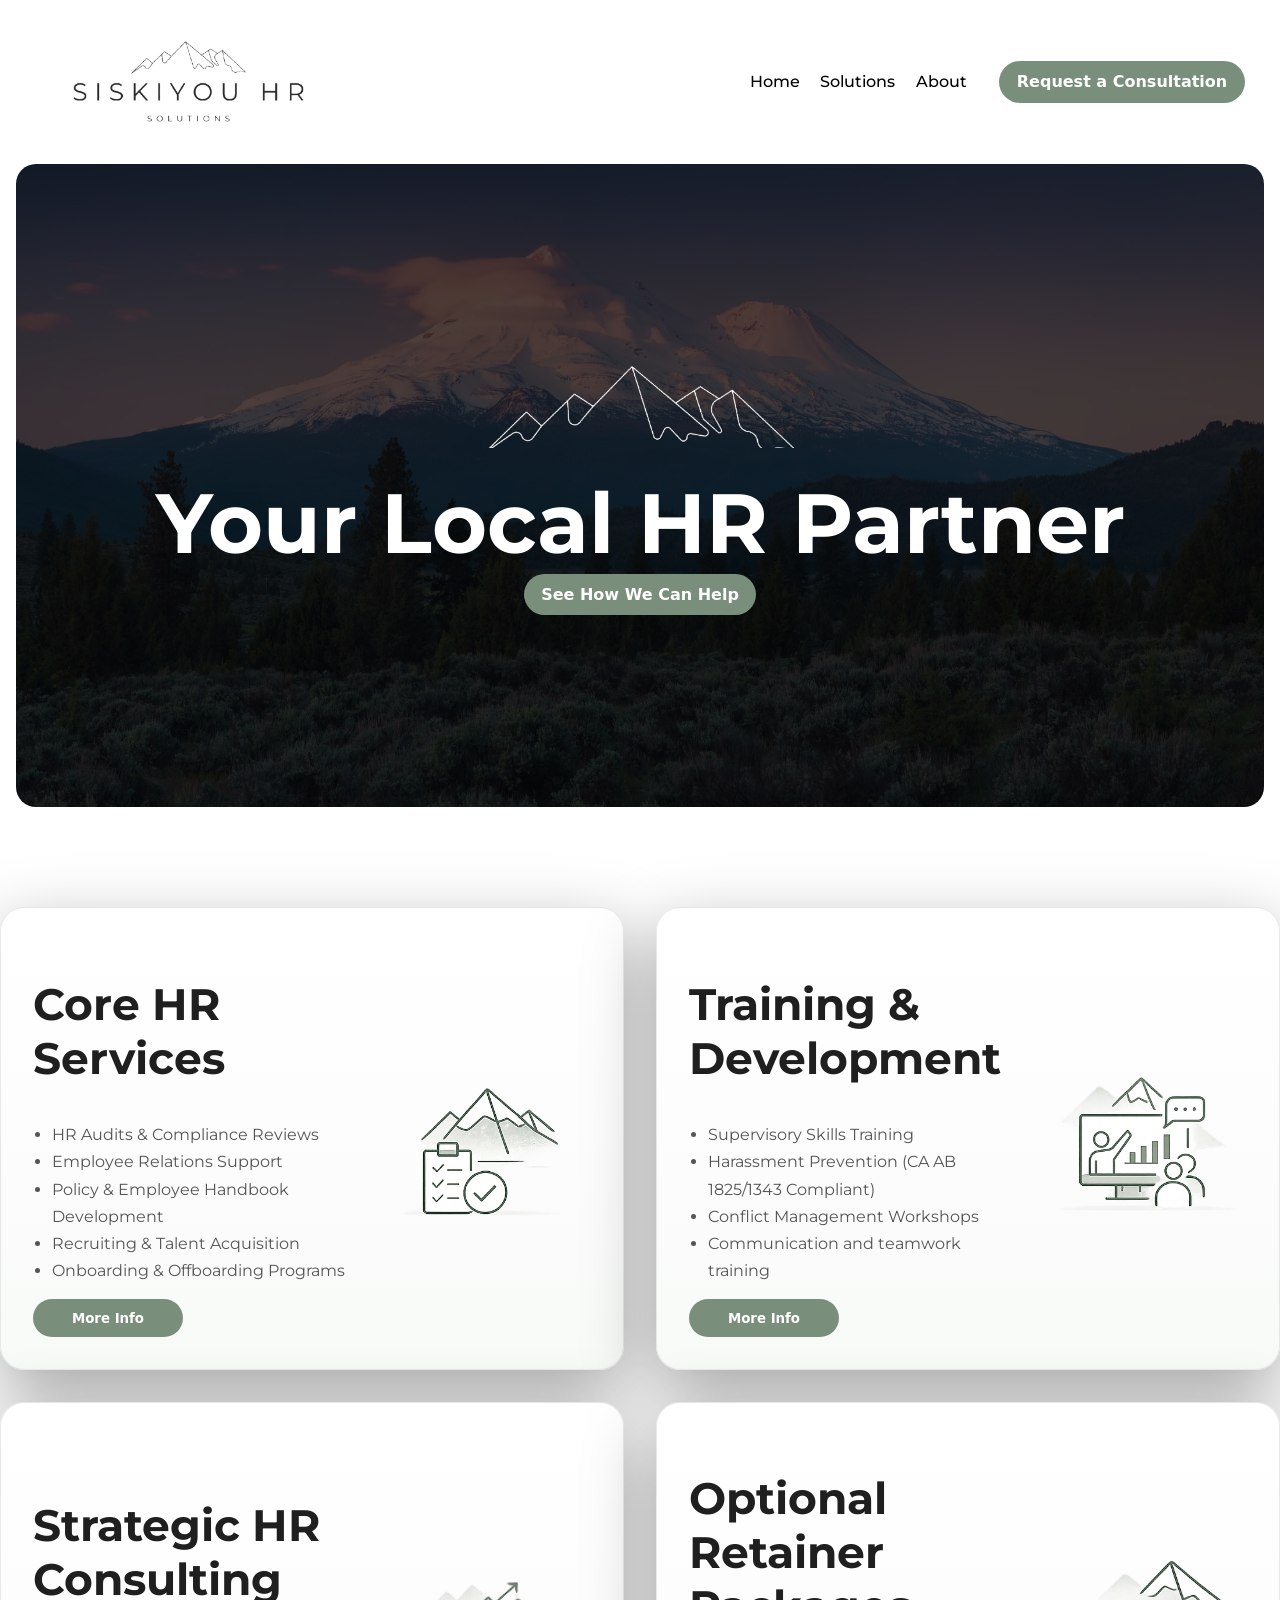
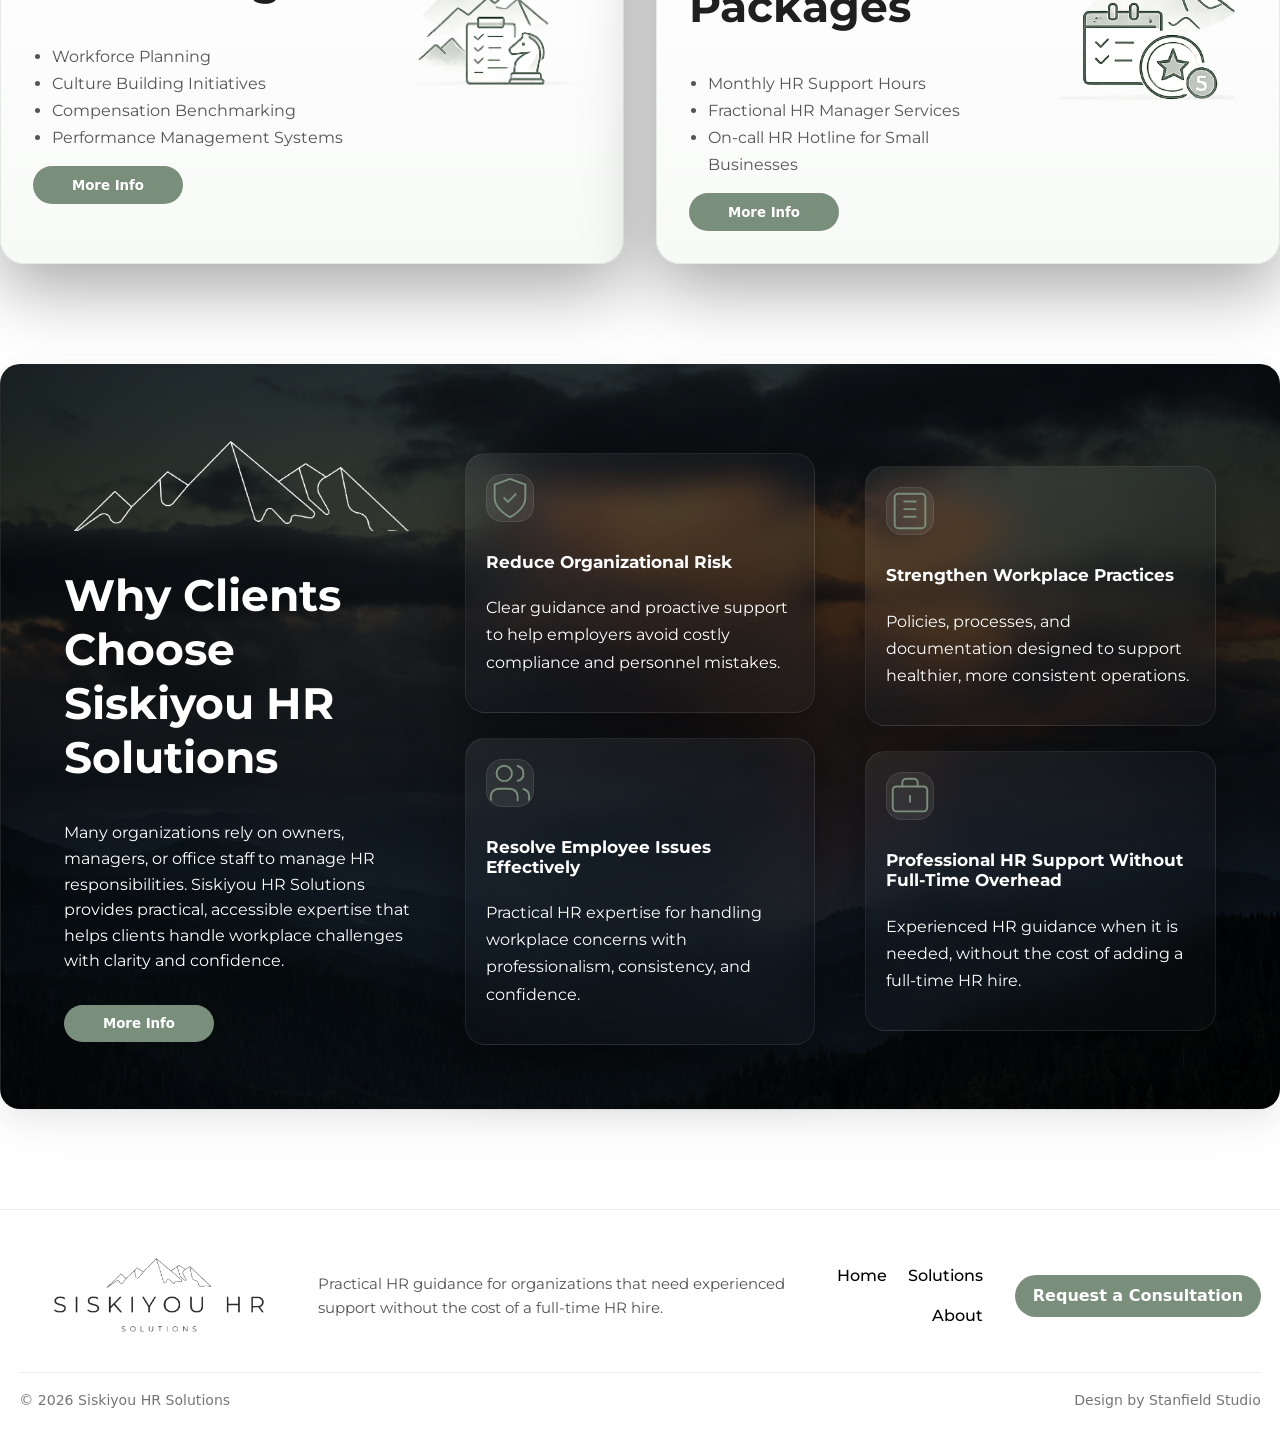
==== index.html @ 416e0a84 "Update index.html" ====
<header class="site-header">
  <meta charset="UTF-8">
  <meta name="viewport" content="width=device-width, initial-scale=1.0">
<link rel="stylesheet" href="CSS/SHR_Home.css">
<link
  rel="preconnect"
  href="https://fonts.googleapis.com"
/>
<link
  rel="preconnect"
  href="https://fonts.gstatic.com"
  crossorigin
/>
<link
  href="https://fonts.googleapis.com/css2?family=Montserrat:wght@100..900&display=swap"
  rel="stylesheet"
/>
  <nav class="nav-bar" aria-label="Main navigation">
    <!-- LEFT SIDE -->
    <div class="nav-brand">
      <!-- LOGO SPACE -->
      <a href="index.html" class="logo-wrap">
        <img src="Images/Siskiyou_HR_Solutions_White_Background__1_-removebg-preview.png" alt="Siskiyou HR Solutions Logo">
      </a>
    </div>

    <!-- CENTER LINKS -->
    <div class="nav-links">
      <a href="index.html">Home</a>
      <a href="SHR_Services.html">Solutions</a>
      <a href="SHR_About.html">About</a>
    </div>

    <!-- RIGHT BUTTON -->
    <a href="SHR_Contact.html" class="nav-button">
      Request a Consultation</a>
  </nav>
</header>

<body>
  <!--HERO IMAGE-->
  <div class="shr_hero_wrapper">
    <img src="Images/Siskiyou_white_transparant.png">
    <h1>Your Local HR Partner</h1>
    <a href="SHR_Services.html" class="nav-button">See How We Can Help</a>
  </div>


  <!--SERVICES OFFERED-->
<section class="services-grid">
  <div class="services_offered1">
  <!-- CORE SERVICES -->
  <div class="core_services service-card">
    <div class="card-content">
      <h2>Core HR Services</h2>
      <ul>
        <li>HR Audits & Compliance Reviews</li>
        <li>Employee Relations Support</li>
        <li>Policy & Employee Handbook Development</li>
        <li>Recruiting & Talent Acquisition</li>
        <li>Onboarding & Offboarding Programs</li>
      </ul>
      <a href="SHR_Services.html"><button class="button1">More Info</button></a>
    </div>
    <div class="card-image">
      <img src="Images/ServiceIcon1.png" alt="Core HR Services Icon">
    </div>
  </div>

  <!-- TRAINING -->
  <div class="training service-card">
    <div class="card-content">
      <h2>Training & Development</h2>
      <ul>
        <li>Supervisory Skills Training</li>
        <li>Harassment Prevention (CA AB 1825/1343 Compliant)</li>
        <li>Conflict Management Workshops</li>
        <li>Communication and teamwork training</li>
      </ul>
      <a href="SHR_Services.html"><button class="button1">More Info</button></a>
    </div>
    <div class="card-image">
      <img src="Images/ServiceIcon2.png" alt="Training Icon">
    </div>
  </div>
</div>


<div class="services_offered2">
  <!-- CONSULTING -->
  <div class="consulting service-card">
    <div class="card-content">
      <h2>Strategic HR Consulting</h2>
      <ul>
        <li>Workforce Planning</li>
        <li>Culture Building Initiatives</li>
        <li>Compensation Benchmarking</li>
        <li>Performance Management Systems</li>
      </ul>
      <a href="SHR_Services.html"><button class="button1">More Info</button></a>
    </div>
    <div class="card-image">
      <img src="Images/ServiceIcon3.png" alt="Consulting Icon">
    </div>
  </div>
  <!-- RETAINER -->
  <div class="optional_retainer service-card">
    <div class="card-content">
      <h2>Optional Retainer Packages</h2>
      <ul>
        <li>Monthly HR Support Hours</li>
        <li>Fractional HR Manager Services</li>
        <li>On-call HR Hotline for Small Businesses</li>
      </ul>
      <a href="SHR_Services.html"><button class="button1">More Info</button></a>
    </div>
    <div class="card-image">
      <img src="Images/ServiceIcon4.png" alt="Retainer Icon">
    </div>
  </div>
</div>


<!--WHY CLIENTS CHOOSE US-->
<div class="why_choose_us_wrapper">
  <div class="why_choose_us">
    <img src="Images/Siskiyou_white_transparant.png">
    <h2>Why Clients Choose Siskiyou HR Solutions</h2>
    <p>Many organizations rely on owners, managers, or office staff to manage HR responsibilities. Siskiyou HR Solutions provides practical, accessible expertise that helps clients handle workplace challenges with clarity and confidence.</p>
    <button class="button1">More Info</button>
  </div>
  <div class="why_choose_us_info1">
    <div class="whycard1">
          <svg class="icon" viewBox="0 0 24 24" fill="none" stroke="currentColor" stroke-linecap="round" stroke-linejoin="round">
          <path d="M12 22s8-4 8-10V5l-8-3-8 3v7c0 6 8 10 8 10Z" />
          <path d="m9 12 2 2 4-4" />
          </svg>
      <h4>Reduce Organizational Risk</h4>
      <p>Clear guidance and proactive support to help employers avoid costly compliance and personnel mistakes.</p>
    </div>
    <div class="whycard1">
       <svg class="icon" viewBox="0 0 24 24" fill="none" stroke="currentColor" stroke-linecap="round" stroke-linejoin="round">
            <path d="M16 21v-2a4 4 0 0 0-4-4H6a4 4 0 0 0-4 4v2" />
            <circle cx="9" cy="7" r="4" />
            <path d="M22 21v-2a4 4 0 0 0-3-3.87" />
            <path d="M16 3.13a4 4 0 0 1 0 7.75" />
      </svg>
      <h4>Resolve Employee Issues Effectively</h4>
      <p>Practical HR expertise for handling workplace concerns with professionalism, consistency, and confidence.</p>
    </div>
  </div>
  <div class="why_choose_us_info2">
    <div class="whycard1">
      <svg class="icon" viewBox="0 0 24 24" fill="none" stroke="currentColor" stroke-linecap="round" stroke-linejoin="round">
                <path d="M9 11h6" />
                <path d="M9 15h6" />
                <path d="M9 7h6" />
                <rect x="4" y="3" width="16" height="18" rx="2" />
              </svg>
      <h4>Strengthen Workplace Practices</h4>
      <p>Policies, processes, and documentation designed to support healthier, more consistent operations.</p>
    </div>
    <div class="whycard1">
      <svg class="icon" viewBox="0 0 24 24" fill="none" stroke="currentColor" stroke-linecap="round" stroke-linejoin="round">
                <rect x="3" y="7" width="18" height="13" rx="2" />
                <path d="M8 7V5a2 2 0 0 1 2-2h4a2 2 0 0 1 2 2v2" />
                <path d="M12 12v3" />
              </svg>
      <h4>Professional HR Support Without Full-Time Overhead</h4>
      <p>Experienced HR guidance when it is needed, without the cost of adding a full-time HR hire.</p>
    </div>
  </div>
</div>
  
<!--FOOTER-->
<footer class="site-footer">
    <div class="footer-container">
      <div class="footer-top">
        <div class="footer-brand">
          <a href="/" class="footer-logo-wrap" aria-label="Siskiyou HR Solutions Home">
            <img src="Images/Siskiyou_HR_Solutions_White_Background__1_-removebg-preview.png" alt="Siskiyou HR Solutions Logo">
          </a>

          <p>
            Practical HR guidance for organizations that need experienced support without the cost of a full-time HR hire.
          </p>
        </div>

        <div class="footer-links">
          <a href="SHR_Home.html">Home</a>
          <a href="SHR_Services.html">Solutions</a>
          <a href="/SHR_About.html">About</a>
        </div>

        <a href="SHR_Contact.html" class="footer-button">Request a Consultation</a>
      </div>

      <div class="footer-bottom">
        <span>© 2026 Siskiyou HR Solutions</span>
        <span>Design by Stanfield Studio</span>
      </div>
    </div>
  </footer>
</body>
---- CSS/SHR_Home.css ----
/* =========================================================
   GLOBAL VARIABLES
========================================================= */

:root {
  --accent: #7A8F7B;
  --black: #000000;
  --white: #ffffff;
  --text: #1f1f1f;
  --muted-text: #555555;
  --soft-bg: #f8faf8;
  --border-soft: rgba(122, 143, 123, 0.18);

  --radius-md: 20px;
  --radius-lg: 28px;

  --shadow-soft:
    0 1px 2px rgba(0,0,0,0.04),
    0 10px 28px rgba(0,0,0,0.06),
    0 20px 60px rgba(0,0,0,0.04);

  --shadow-strong:
    0 24px 70px rgba(0,0,0,0.35);
}


/* =========================================================
   BASE / RESET
========================================================= */

* {
  box-sizing: border-box;
}

body {
  margin: 0;
  background: var(--white);
  color: var(--text);
  font-family: "Montserrat", Arial, sans-serif;
}

img {
  display: block;
  max-width: 100%;
  height: auto;
}

a {
  color: inherit;
}


/* =========================================================
   TYPOGRAPHY
========================================================= */

h1,
h2,
h4,
p,
li,
a {
  font-family: "Montserrat", Arial, sans-serif;
}

h1 {
  font-size: clamp(3.25rem, 8vw, 5.25rem);
  color: var(--white);
}

h2 {
  font-size: clamp(2rem, 4vw, 2.75rem);
}

h4 {
  font-size: 1.05rem;
}

p,
li {
  line-height: 1.7;
}


/* =========================================================
   BUTTONS
========================================================= */

.nav-button,
.button1,
.footer-button {
  display: inline-block;
  padding: 0.7rem 1.1rem;

  background: var(--accent);
  color: var(--white);

  border: none;
  border-radius: 999px;

  font-family:
    system-ui,
    -apple-system,
    BlinkMacSystemFont,
    "Segoe UI",
    sans-serif;

  font-weight: 700;
  text-decoration: none;
  white-space: nowrap;
  cursor: pointer;

  transition:
    background 0.2s ease,
    transform 0.2s ease;
}

.button1 {
  width: 150px;
  margin-top: 15px;
  text-align: center;
}

.nav-button:hover,
.nav-button:focus,
.button1:hover,
.button1:focus,
.footer-button:hover,
.footer-button:focus {
  background: var(--black);
  transform: translateY(-1px);
}


/* =========================================================
   HEADER / NAVIGATION
========================================================= */

.site-header {
  padding: 1rem;
  background: var(--white);
}

.nav-bar {
  margin: 0 auto;
  padding: 0.85rem 1.2rem;

  display: flex;
  align-items: center;
  justify-content: space-between;
  gap: 2rem;

  background: var(--white);
}

.nav-brand {
  display: flex;
  align-items: center;
  gap: 0.9rem;
  min-width: max-content;
}

.logo-wrap {
  width: clamp(220px, 24vw, 400px);

  display: flex;
  align-items: center;
  justify-content: center;

  border-radius: 14px;
  overflow: hidden;
  flex-shrink: 0;
}

.logo-wrap img {
  width: 100%;
  height: auto;
  object-fit: contain;
}

.nav-links {
  display: flex;
  flex: 1;
  justify-content: flex-end;
  align-items: center;
  gap: 1.3rem;
  flex-wrap: wrap;
}

.nav-links a {
  color: var(--black);
  text-decoration: none;
  font-weight: 500;
  transition: color 0.2s ease;
}

.nav-links a:hover,
.nav-links a:focus {
  color: var(--accent);
  text-decoration: underline;
  text-underline-offset: 4px;
}


/* =========================================================
   HERO IMAGE
========================================================= */

.shr_hero_wrapper {
  width: calc(100% - 2rem);
  min-height: 620px;
  margin: 0 auto;
  padding: clamp(8rem, 15vw, 18rem) 2rem;

  display: flex;
  flex-direction: column;
  align-items: center;
  justify-content: center;

  text-align: center;
  border-radius: var(--radius-md);

  background-image:
    linear-gradient(rgba(0, 0, 0, 0.7), rgba(0, 0, 0, 0.7)),
    url("../Images/MtShasta.jpg");

  background-size: cover;
  background-position: center;
}

.shr_hero_wrapper h1 {
  margin: 0;
}

.shr_hero_wrapper img {
  width: min(320px, 80%);
  margin-bottom: 1.5rem;
}


/* =========================================================
   MOUNTAIN ICON
========================================================= */

.mountain_icon {
  display: flex;
  justify-content: center;
  align-items: center;
  margin-top: 50px;
}

.mountain_icon img {
  width: 120px;
}


/* =========================================================
   SERVICES SECTION
========================================================= */

.services_grid {
  background-color: var(--black);
  padding: 90px 24px;
}

.services_offered1,
.services_offered2 {
  display: grid;
  grid-template-columns: repeat(2, 1fr);
  gap: 2rem;
}

.services_offered1 {
  margin-top: 100px;
  margin-bottom: 2rem;
}

.services_offered2 {
  margin-bottom: 2rem;
}


/* =========================================================
   SERVICE CARDS
========================================================= */

.service-card {
  display: flex;
  justify-content: space-between;
  align-items: center;
  gap: 2rem;

  min-height: 320px;
  padding: 2rem;

  background:
    linear-gradient(
      180deg,
      var(--white) 0%,
      var(--soft-bg) 100%
    );

  border-radius: 24px;
  border: 1px solid var(--border-soft);

  cursor: pointer;
  box-shadow: var(--shadow-strong);

  transition:
    transform 0.25s ease,
    border-color 0.25s ease,
    background 0.25s ease,
    box-shadow 0.25s ease;
}

.service-card:hover {
  transform: translateY(-6px);
  border-color: rgba(122,143,123,0.75);

  background:
    linear-gradient(
      145deg,
      rgba(122,143,123,0.22),
      rgba(255,255,255,0.95)
    );
}

.card-content {
  flex: 1;

  display: flex;
  flex-direction: column;
  justify-content: center;
}

.card-content ul {
  margin: 0;
  padding-left: 1.2rem;

  color: var(--muted-text);
  line-height: 1.5;
}

.card-image {
  width: clamp(120px, 16vw, 200px);
  flex-shrink: 0;

  display: flex;
  align-items: center;
  justify-content: center;
}

.card-image img {
  width: 100%;
  max-width: 175px;
  height: auto;
  object-fit: contain;
}


/* =========================================================
   WHY CHOOSE US
========================================================= */

.why_choose_us_wrapper {
  display: flex;
  align-items: center;
  justify-content: center;
  gap: clamp(2rem, 5vw, 50px);

  margin-top: 100px;
  padding: clamp(2rem, 5vw, 4rem);

  color: var(--white);
  border-radius: var(--radius-md);

  background-image:
    linear-gradient(rgba(0, 0, 0, 0.7), rgba(0, 0, 0, 0.7)),
    url("/Images/Siskiyou_dusk.jpg");

  background-size: cover;
  background-position: center;

  box-shadow: var(--shadow-soft);
}

.why_choose_us,
.why_choose_us_info1,
.why_choose_us_info2 {
  flex: 1;
}

.why_choose_us p {
  line-height: 1.6;
}

.whycard1 {
  margin-top: 25px;
  padding: 20px;

  border-radius: 20px;

  background:
    linear-gradient(
      160deg,
      rgba(255,255,255,0.07) 0%,
      rgba(120,140,170,0.06) 30%,
      rgba(20,24,30,0.35) 72%,
      rgba(255,255,255,0.015) 100%
    );

  backdrop-filter: blur(14px);
  border: 1px solid rgba(255,255,255,0.08);
  box-shadow: 0 20px 60px rgba(0,0,0,0.45);
}


/* =========================================================
   ICONS
========================================================= */

.icon {
  width: 48px;
  height: 48px;

  display: grid;
  place-items: center;

  margin-bottom: 30px;

  border-radius: 16px;
  background: rgba(255, 255, 255, 0.075);
  border: 1px solid rgba(255, 255, 255, 0.09);

  color: var(--accent);
}


/* =========================================================
   FOOTER
========================================================= */

.site-footer {
  margin-top: 100px;
  padding: 2.4rem 1.2rem 1.4rem;

  background: var(--white);
  color: var(--black);
  border-top: 1px solid rgba(0,0,0,0.08);

  font-family:
    system-ui,
    -apple-system,
    BlinkMacSystemFont,
    "Segoe UI",
    sans-serif;
}

.footer-container {
  margin: 0 auto;
}

.footer-top {
  display: flex;
  align-items: center;
  justify-content: space-between;
  gap: 2rem;

  padding-bottom: 1.8rem;
  border-bottom: 1px solid rgba(0,0,0,0.08);
}

.footer-brand {
  display: flex;
  align-items: center;
  gap: 1.2rem;
}

.footer-logo-wrap {
  width: 280px;

  display: flex;
  align-items: center;
  justify-content: center;

  border-radius: 14px;
  overflow: hidden;
  flex-shrink: 0;
}

.footer-logo-wrap img {
  width: 100%;
  height: auto;
  object-fit: contain;
}

.footer-brand p {
  margin: 0;

  color: rgba(0,0,0,0.68);
  font-size: 0.95rem;
  line-height: 1.6;
}

.footer-links {
  display: flex;
  align-items: center;
  justify-content: flex-end;
  gap: 1.3rem;
  flex-wrap: wrap;
}

.footer-links a {
  color: var(--black);
  text-decoration: none;
  font-weight: 500;
  transition: color 0.2s ease;
}

.footer-links a:hover,
.footer-links a:focus {
  color: var(--accent);
  text-decoration: underline;
  text-underline-offset: 4px;
}

.footer-bottom {
  display: flex;
  justify-content: space-between;
  gap: 1rem;

  padding-top: 1.2rem;

  color: rgba(0,0,0,0.54);
  font-size: 0.88rem;
}


/* =========================================================
   RESPONSIVE: TABLETS AND BELOW
   Stack large content sections
========================================================= */

@media (max-width: 1000px) {
  .services_offered1,
  .services_offered2,
  .why_choose_us_wrapper,
  .footer-top,
  .footer-brand,
  .footer-bottom {
    display: flex;
    flex-direction: column;
  }

  .services_offered1,
  .services_offered2 {
    gap: 2rem;
  }

  .why_choose_us_wrapper {
    align-items: stretch;
  }

  .why_choose_us,
  .why_choose_us_info1,
  .why_choose_us_info2 {
    width: 100%;
  }

  .footer-top,
  .footer-brand,
  .footer-bottom {
    align-items: flex-start;
  }
}


/* =========================================================
   RESPONSIVE: MOBILE NAV
========================================================= */

@media (max-width: 850px) {
  .nav-bar {
    flex-direction: column;
    align-items: center;
    gap: 1.25rem;
  }

  .nav-brand,
  .nav-links {
    width: 100%;
    justify-content: center;
  }

  .nav-links {
    flex-direction: column;
    gap: 0.9rem;
  }

  .nav-button {
    width: 100%;
    text-align: center;
  }

  .logo-wrap {
    width: min(320px, 90%);
  }
}


/* =========================================================
   RESPONSIVE: MOBILE
========================================================= */

@media (max-width: 700px) {
  .shr_hero_wrapper {
    width: calc(100% - 1rem);
    min-height: 480px;
    padding: 5rem 1.25rem;
    border-radius: 16px;
  }

  .shr_hero_wrapper h1 {
    font-size: 2.75rem;
  }

  .services_grid {
    padding: 4rem 1.25rem;
  }

  .services_offered1 {
    margin-top: 2rem;
  }

  .service-card {
    flex-direction: column;
    text-align: center;
    min-height: auto;
    padding: 1.5rem;
  }

  .card-content ul {
    text-align: left;
  }

  .card-image {
    width: 140px;
  }

  .button1,
  .nav-button,
  .footer-button {
    width: 100%;
    text-align: center;
  }
}
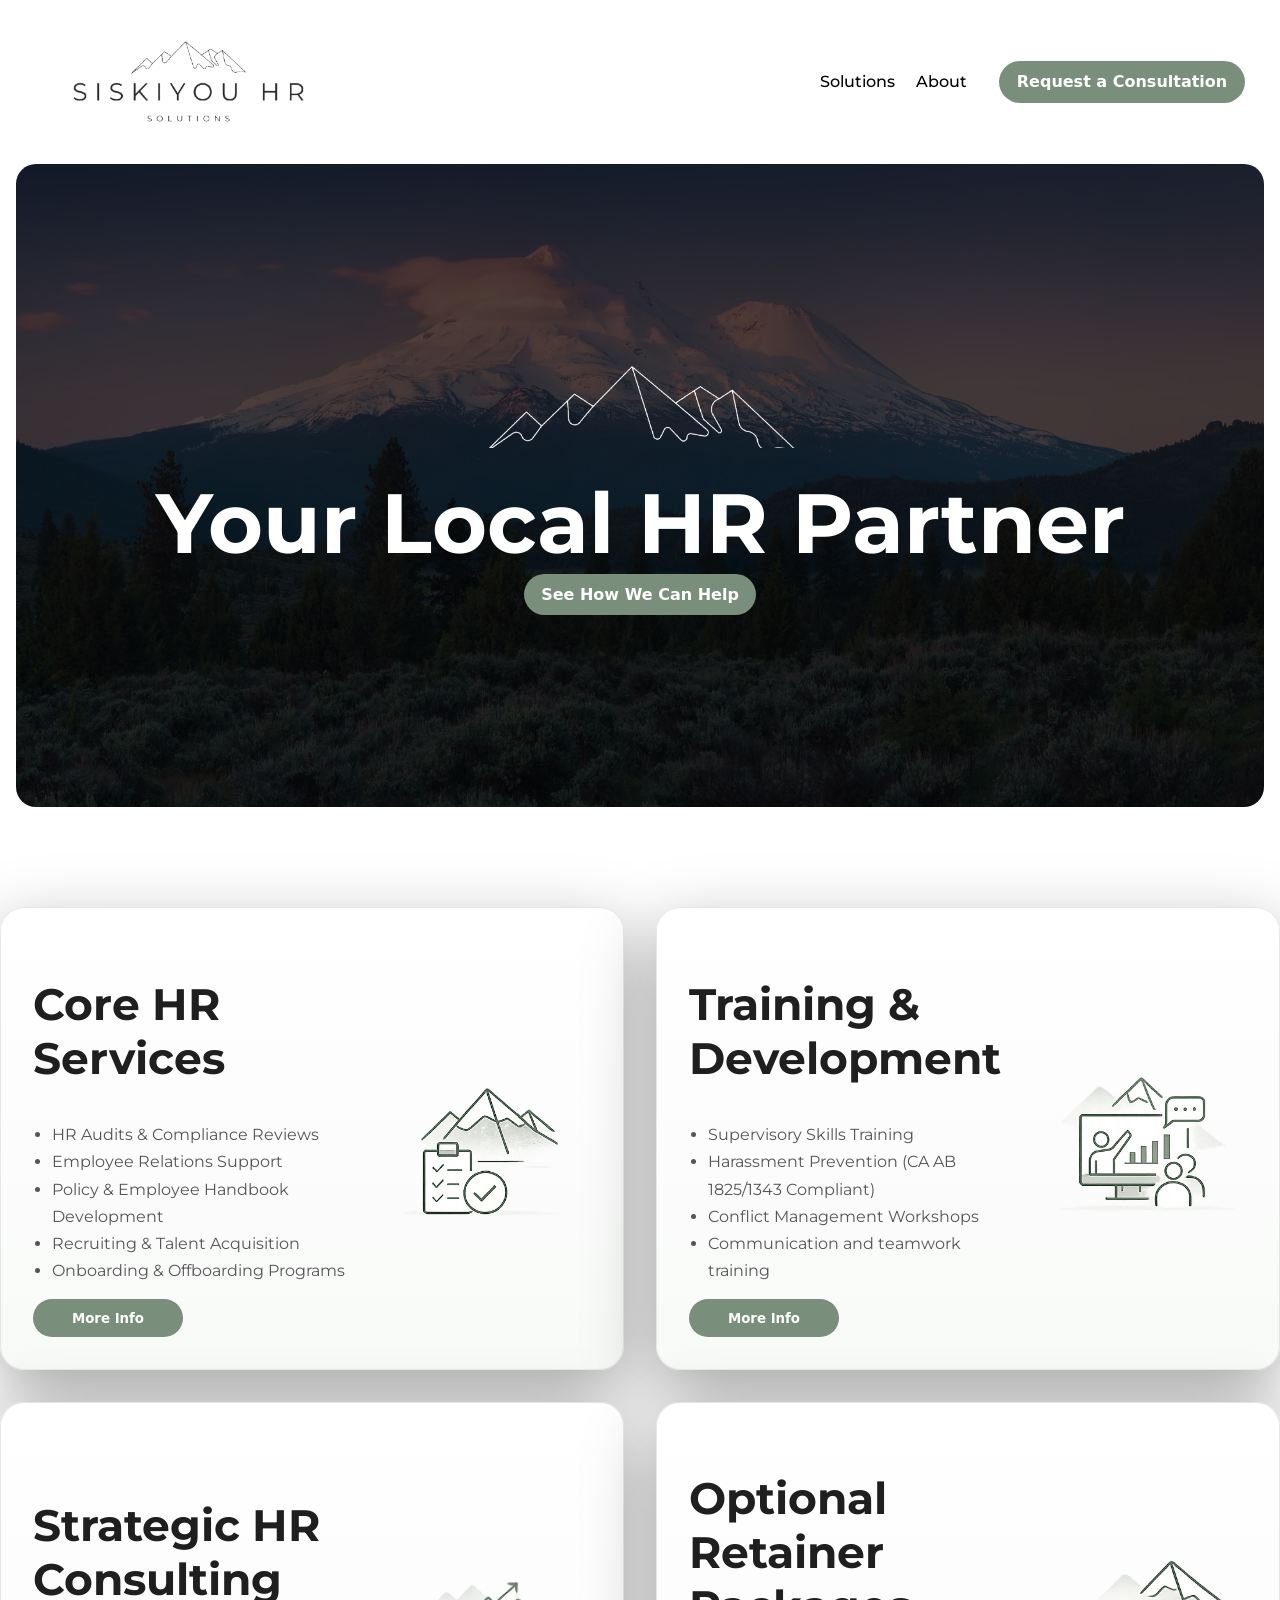
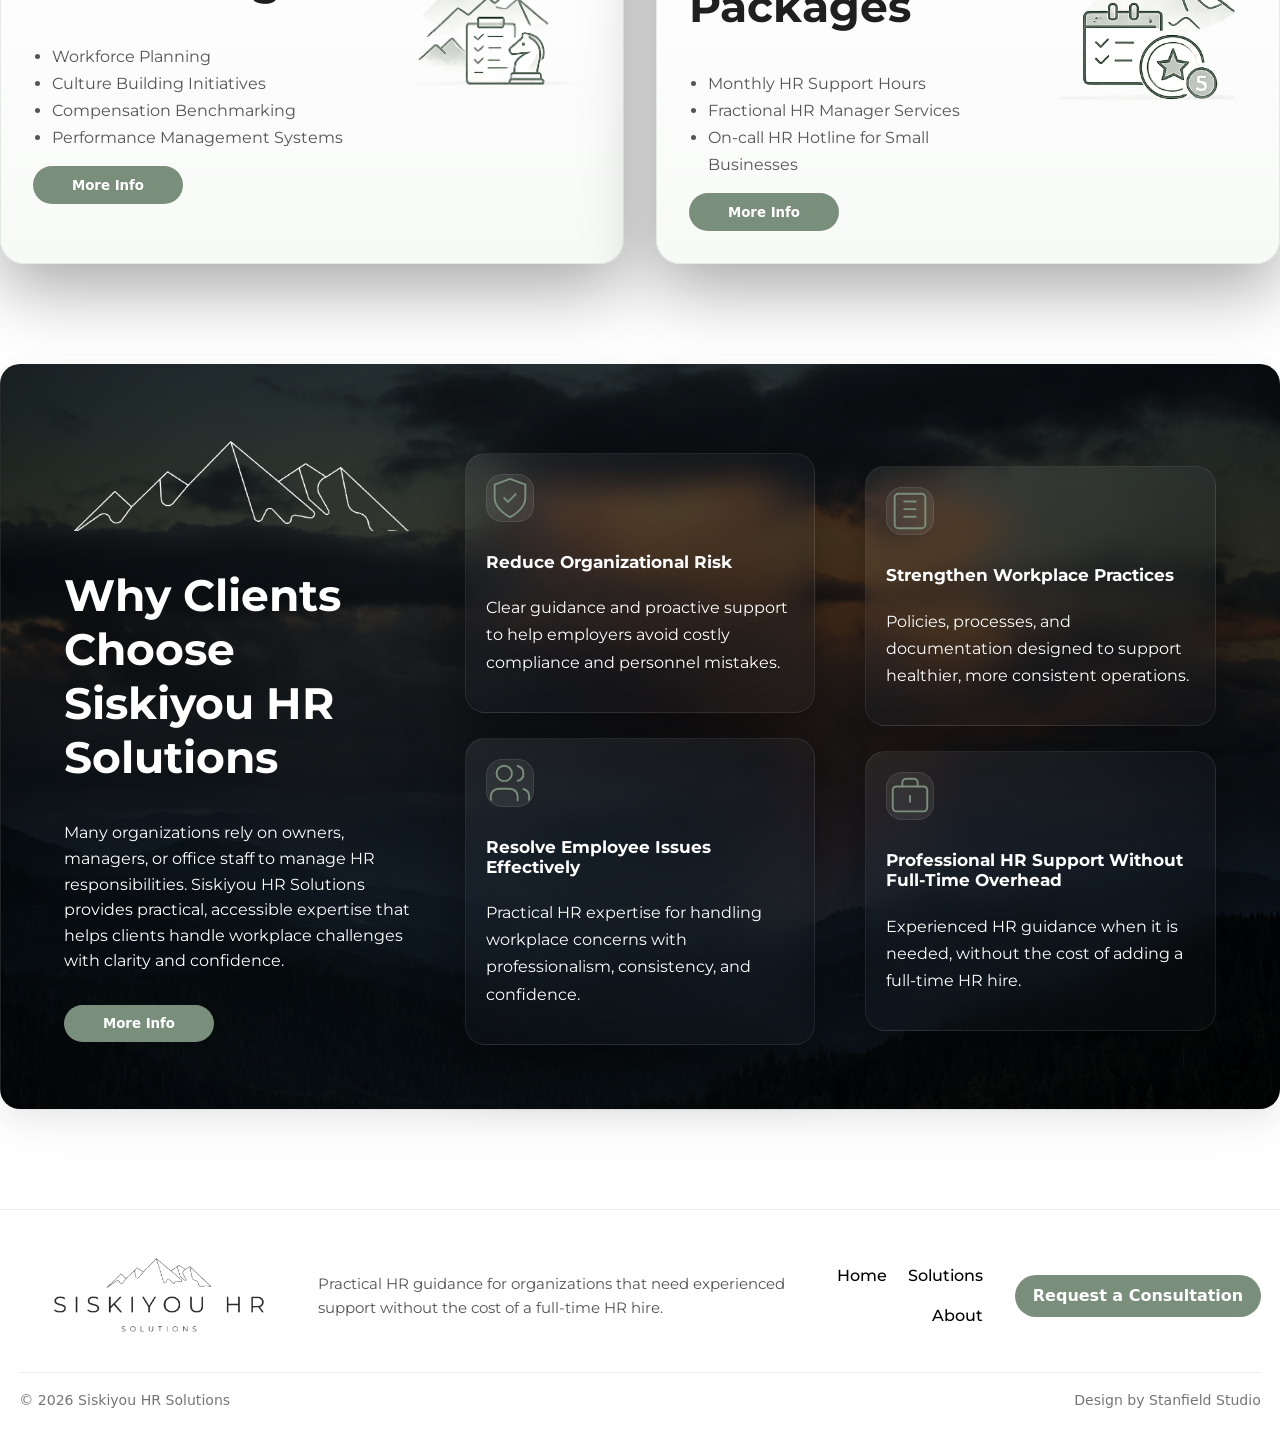
==== commit 65f73d92: "Update index.html" ====
--- a/index.html
+++ b/index.html
@@ -26,7 +26,6 @@
 
     <!-- CENTER LINKS -->
     <div class="nav-links">
-      <a href="index.html">Home</a>
       <a href="SHR_Services.html">Solutions</a>
       <a href="SHR_About.html">About</a>
     </div>
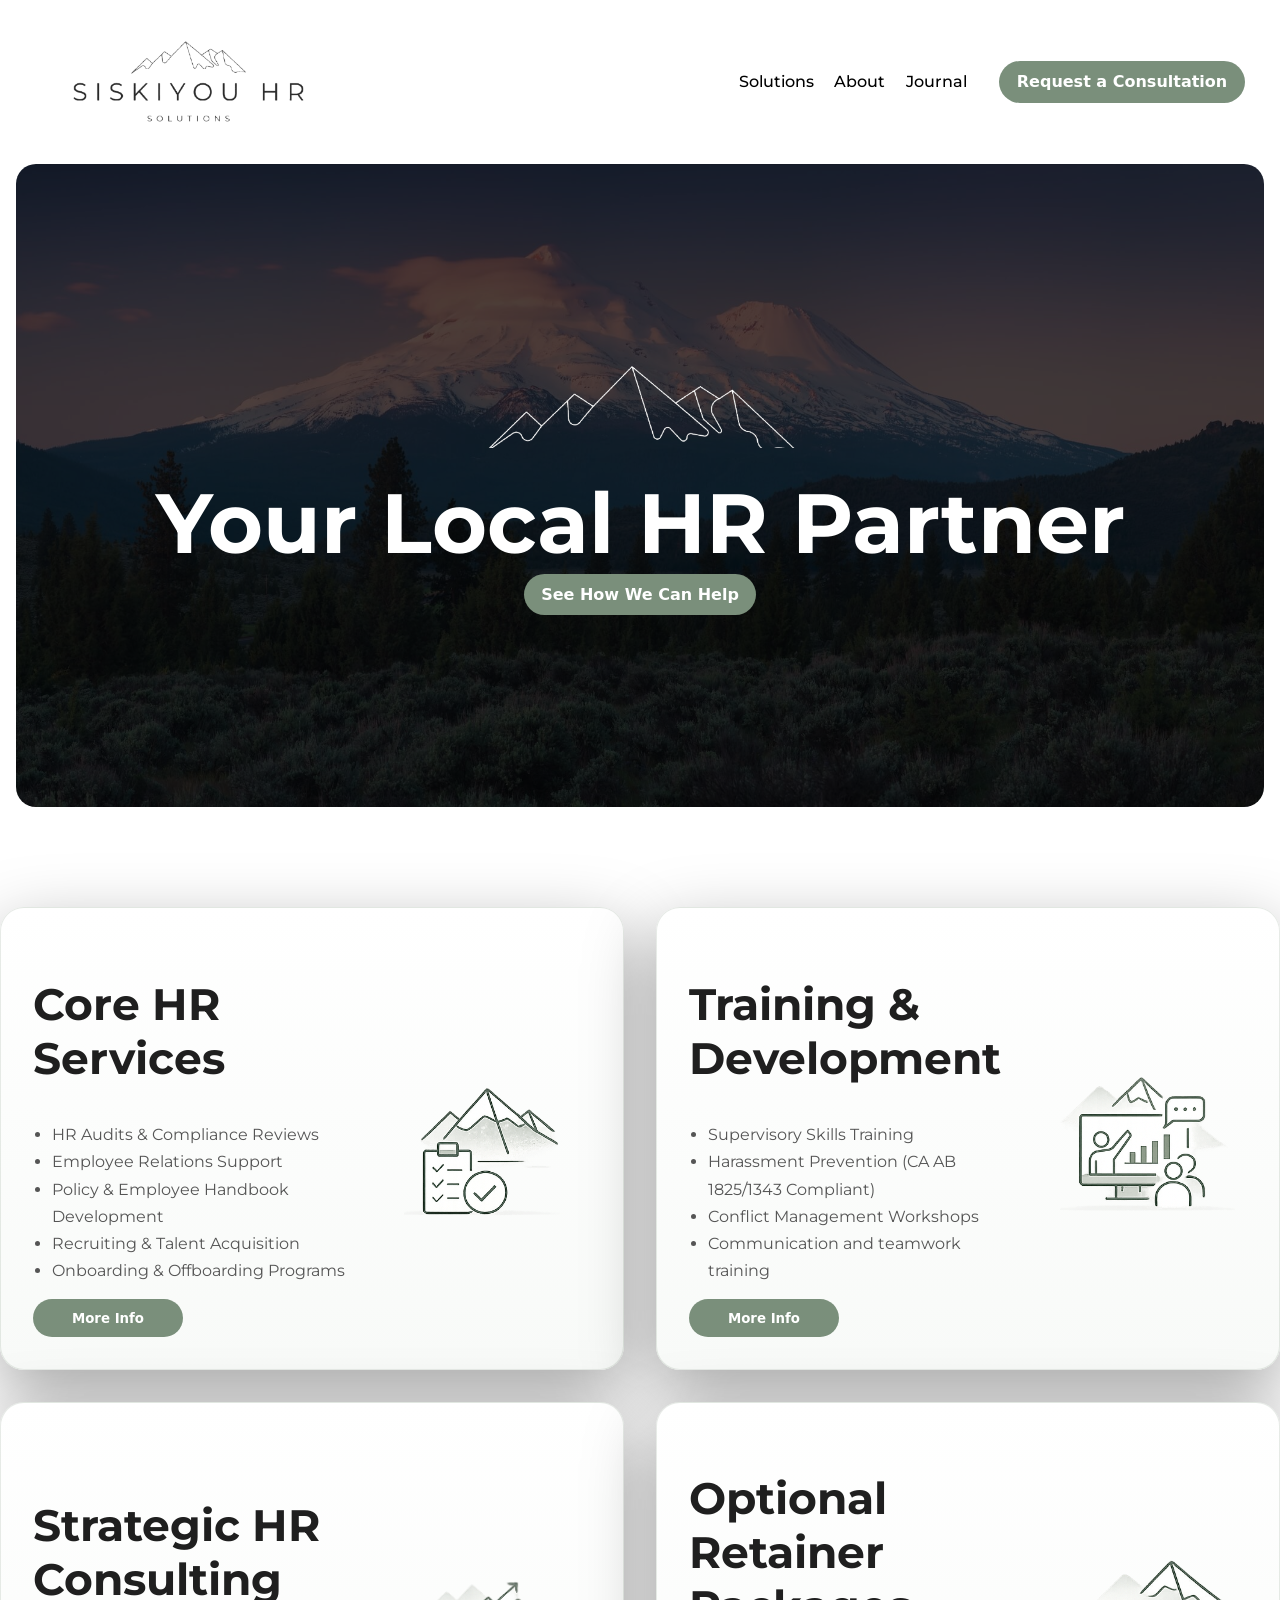
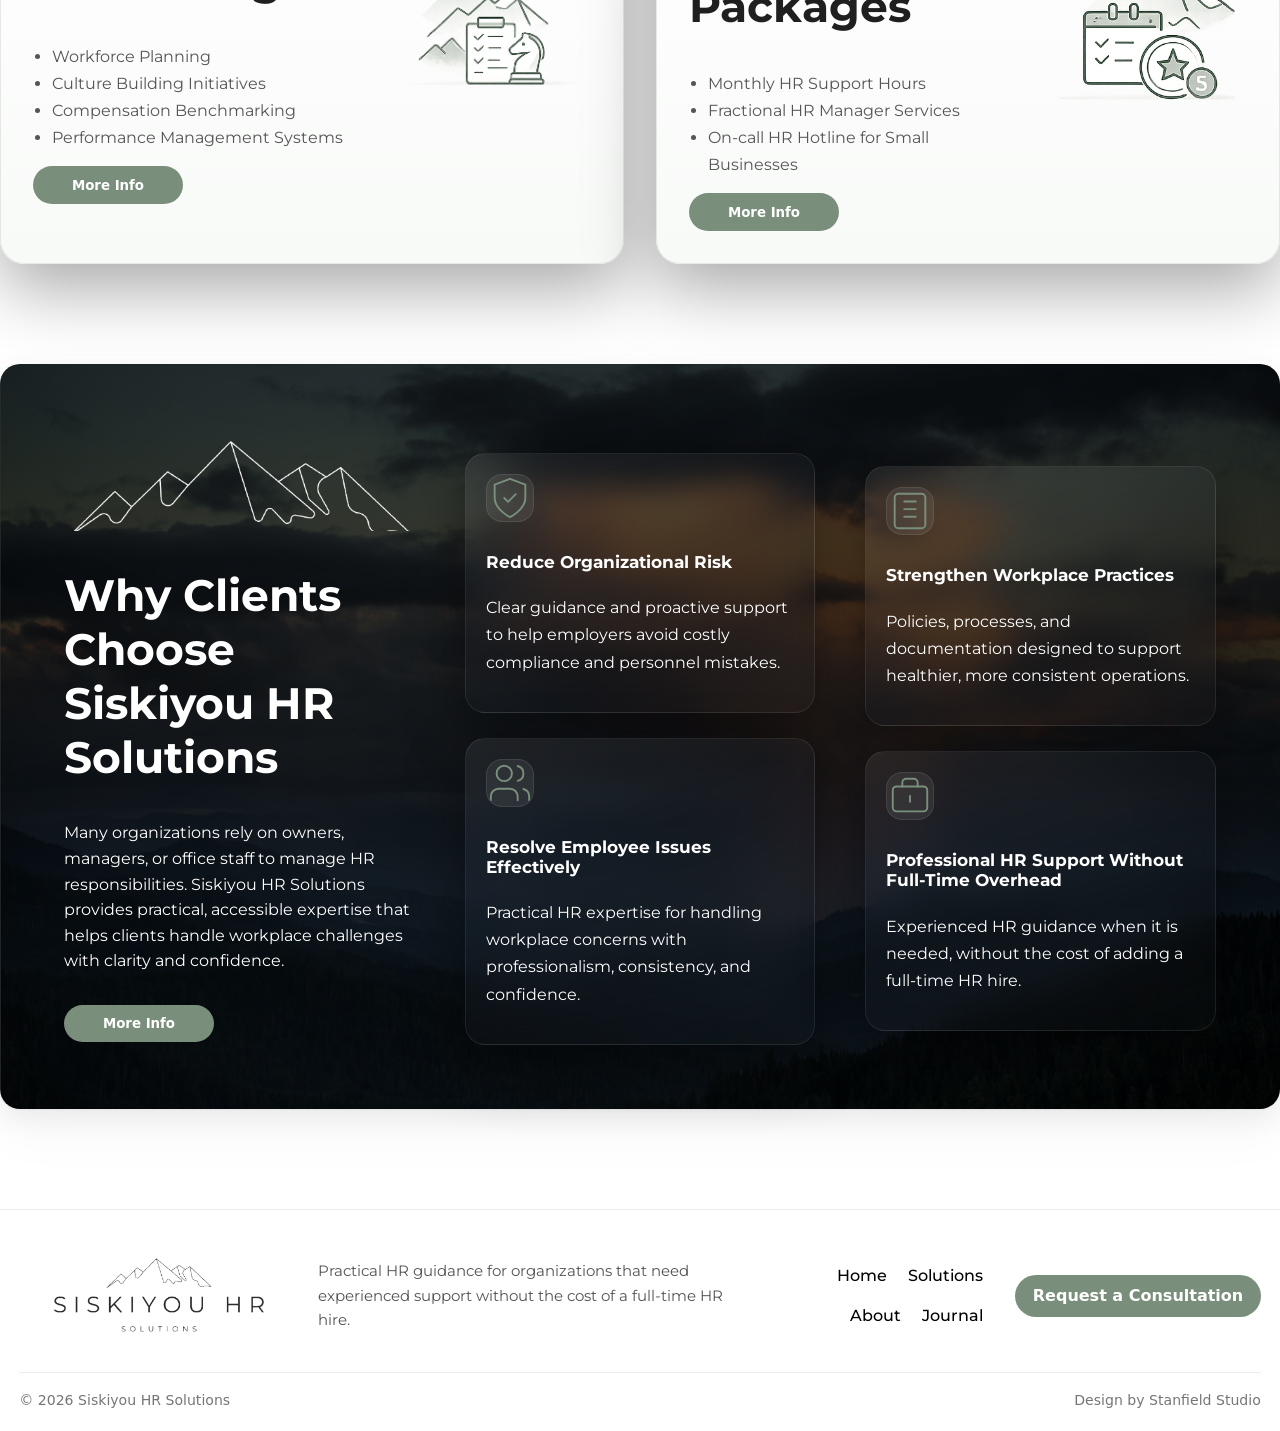
==== commit 787d984a: "Add journal navigation and Pages CMS configuration" ====
--- a/index.html
+++ b/index.html
@@ -28,6 +28,7 @@
     <div class="nav-links">
       <a href="SHR_Services.html">Solutions</a>
       <a href="SHR_About.html">About</a>
+      <a href="SHR_Blog.html">Journal</a>
     </div>
 
     <!-- RIGHT BUTTON -->
@@ -176,7 +177,7 @@
     <div class="footer-container">
       <div class="footer-top">
         <div class="footer-brand">
-          <a href="/" class="footer-logo-wrap" aria-label="Siskiyou HR Solutions Home">
+          <a href="index.html" class="footer-logo-wrap" aria-label="Siskiyou HR Solutions Home">
             <img src="Images/Siskiyou_HR_Solutions_White_Background__1_-removebg-preview.png" alt="Siskiyou HR Solutions Logo">
           </a>
 
@@ -186,9 +187,10 @@
         </div>
 
         <div class="footer-links">
-          <a href="SHR_Home.html">Home</a>
+          <a href="index.html">Home</a>
           <a href="SHR_Services.html">Solutions</a>
-          <a href="/SHR_About.html">About</a>
+          <a href="SHR_About.html">About</a>
+          <a href="SHR_Blog.html">Journal</a>
         </div>
 
         <a href="SHR_Contact.html" class="footer-button">Request a Consultation</a>
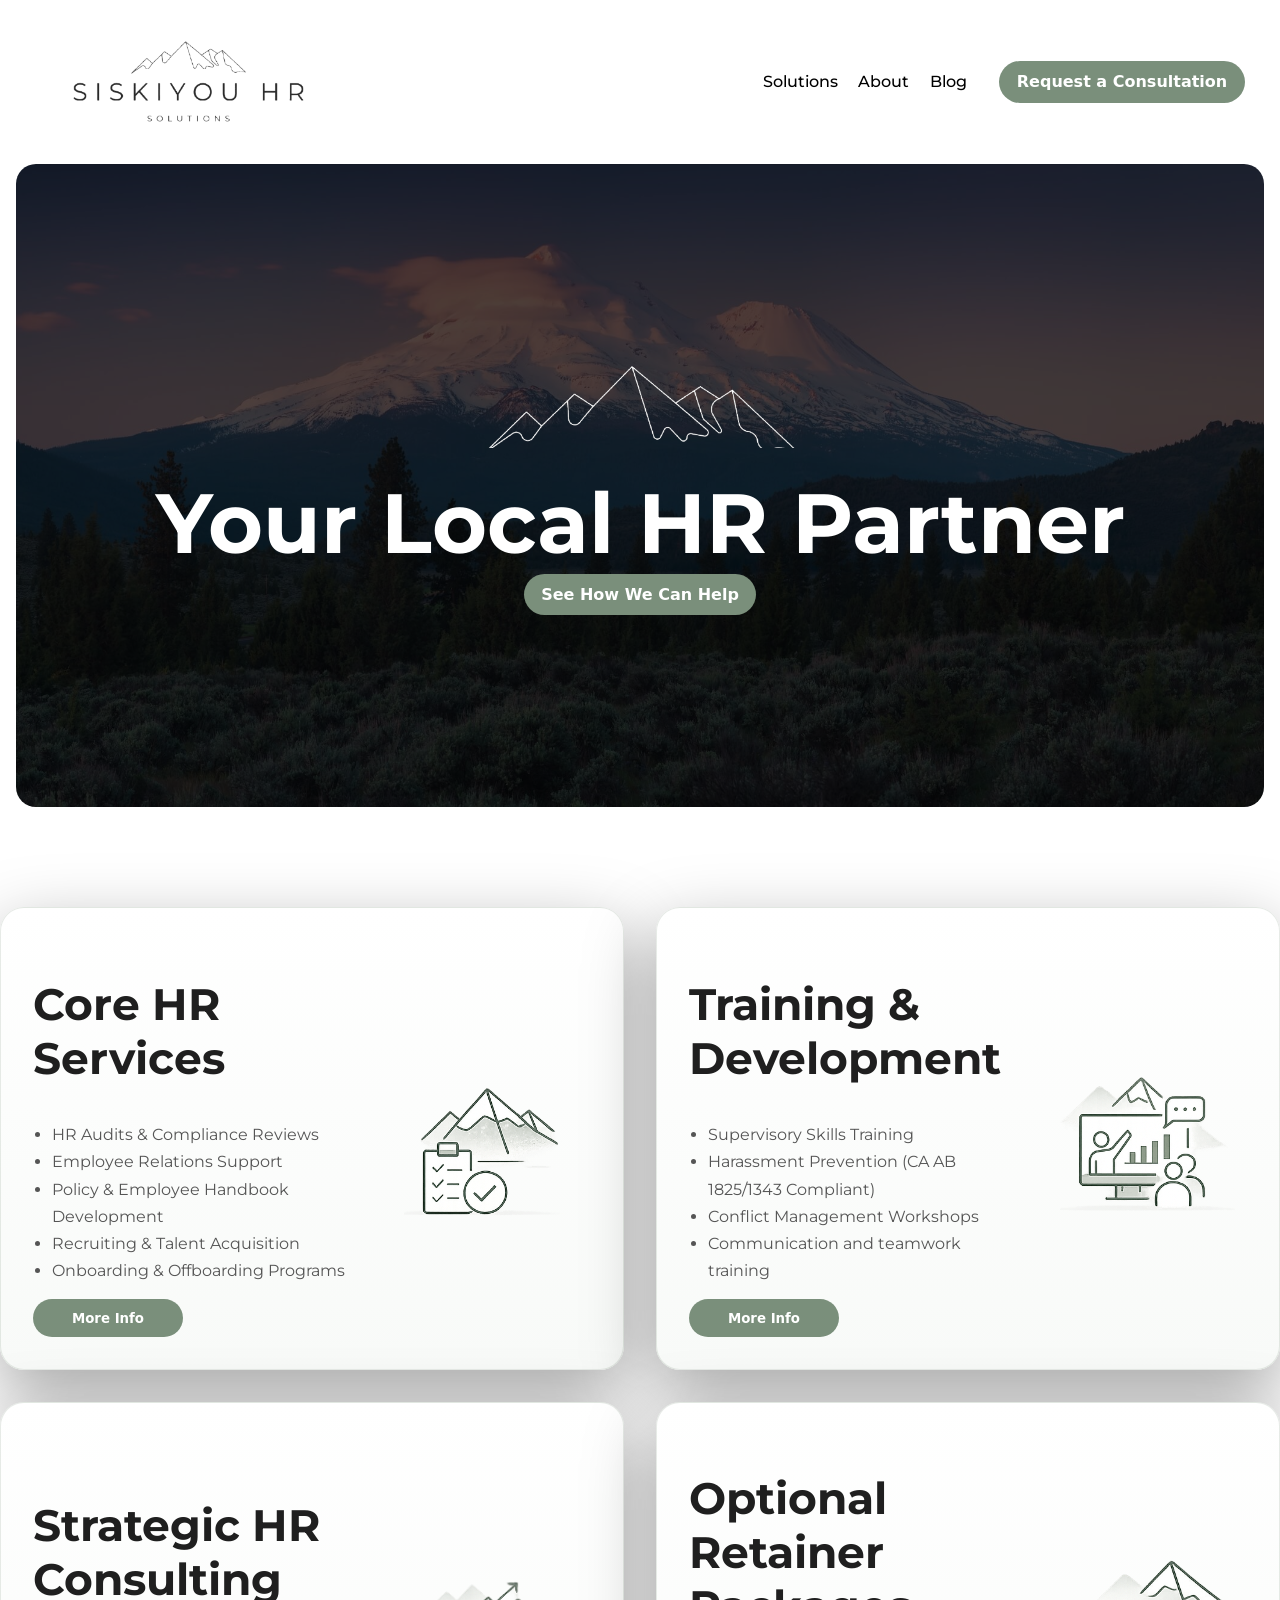
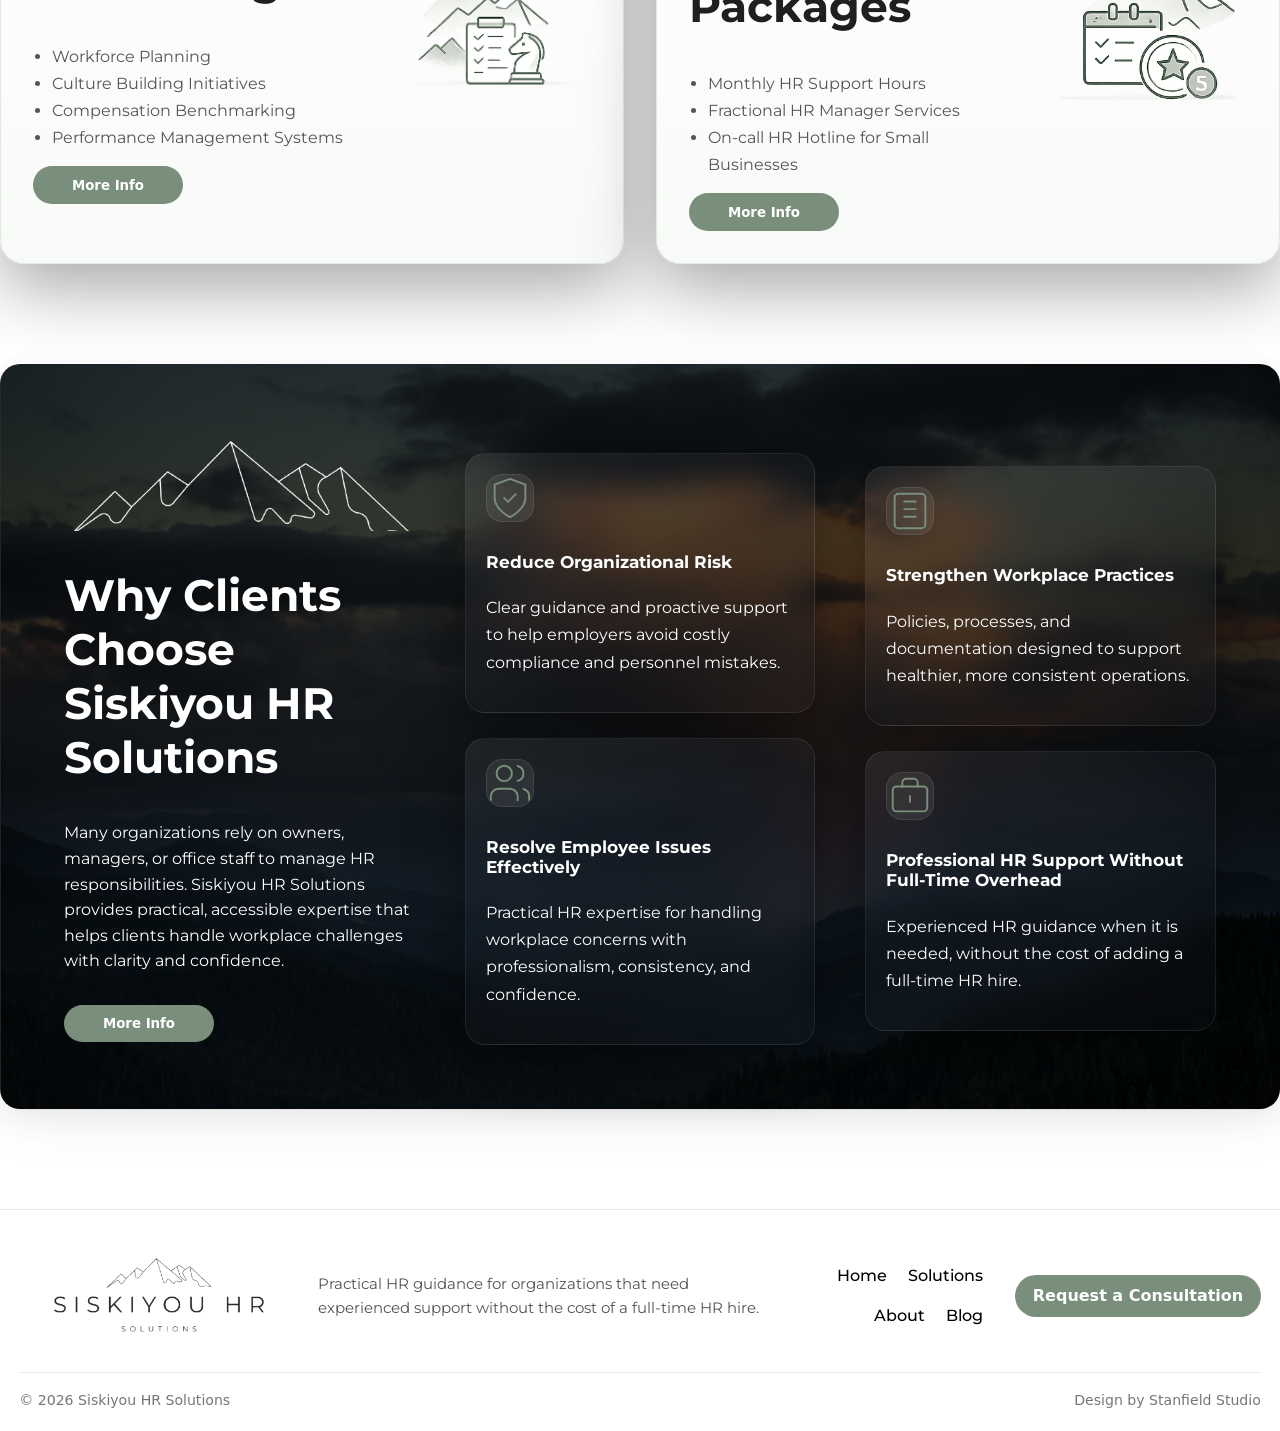
==== commit 353851c7: "Use Blog consistently across the website and editor" ====
--- a/index.html
+++ b/index.html
@@ -28,7 +28,7 @@
     <div class="nav-links">
       <a href="SHR_Services.html">Solutions</a>
       <a href="SHR_About.html">About</a>
-      <a href="SHR_Blog.html">Journal</a>
+      <a href="SHR_Blog.html">Blog</a>
     </div>
 
     <!-- RIGHT BUTTON -->
@@ -190,7 +190,7 @@
           <a href="index.html">Home</a>
           <a href="SHR_Services.html">Solutions</a>
           <a href="SHR_About.html">About</a>
-          <a href="SHR_Blog.html">Journal</a>
+          <a href="SHR_Blog.html">Blog</a>
         </div>
 
         <a href="SHR_Contact.html" class="footer-button">Request a Consultation</a>
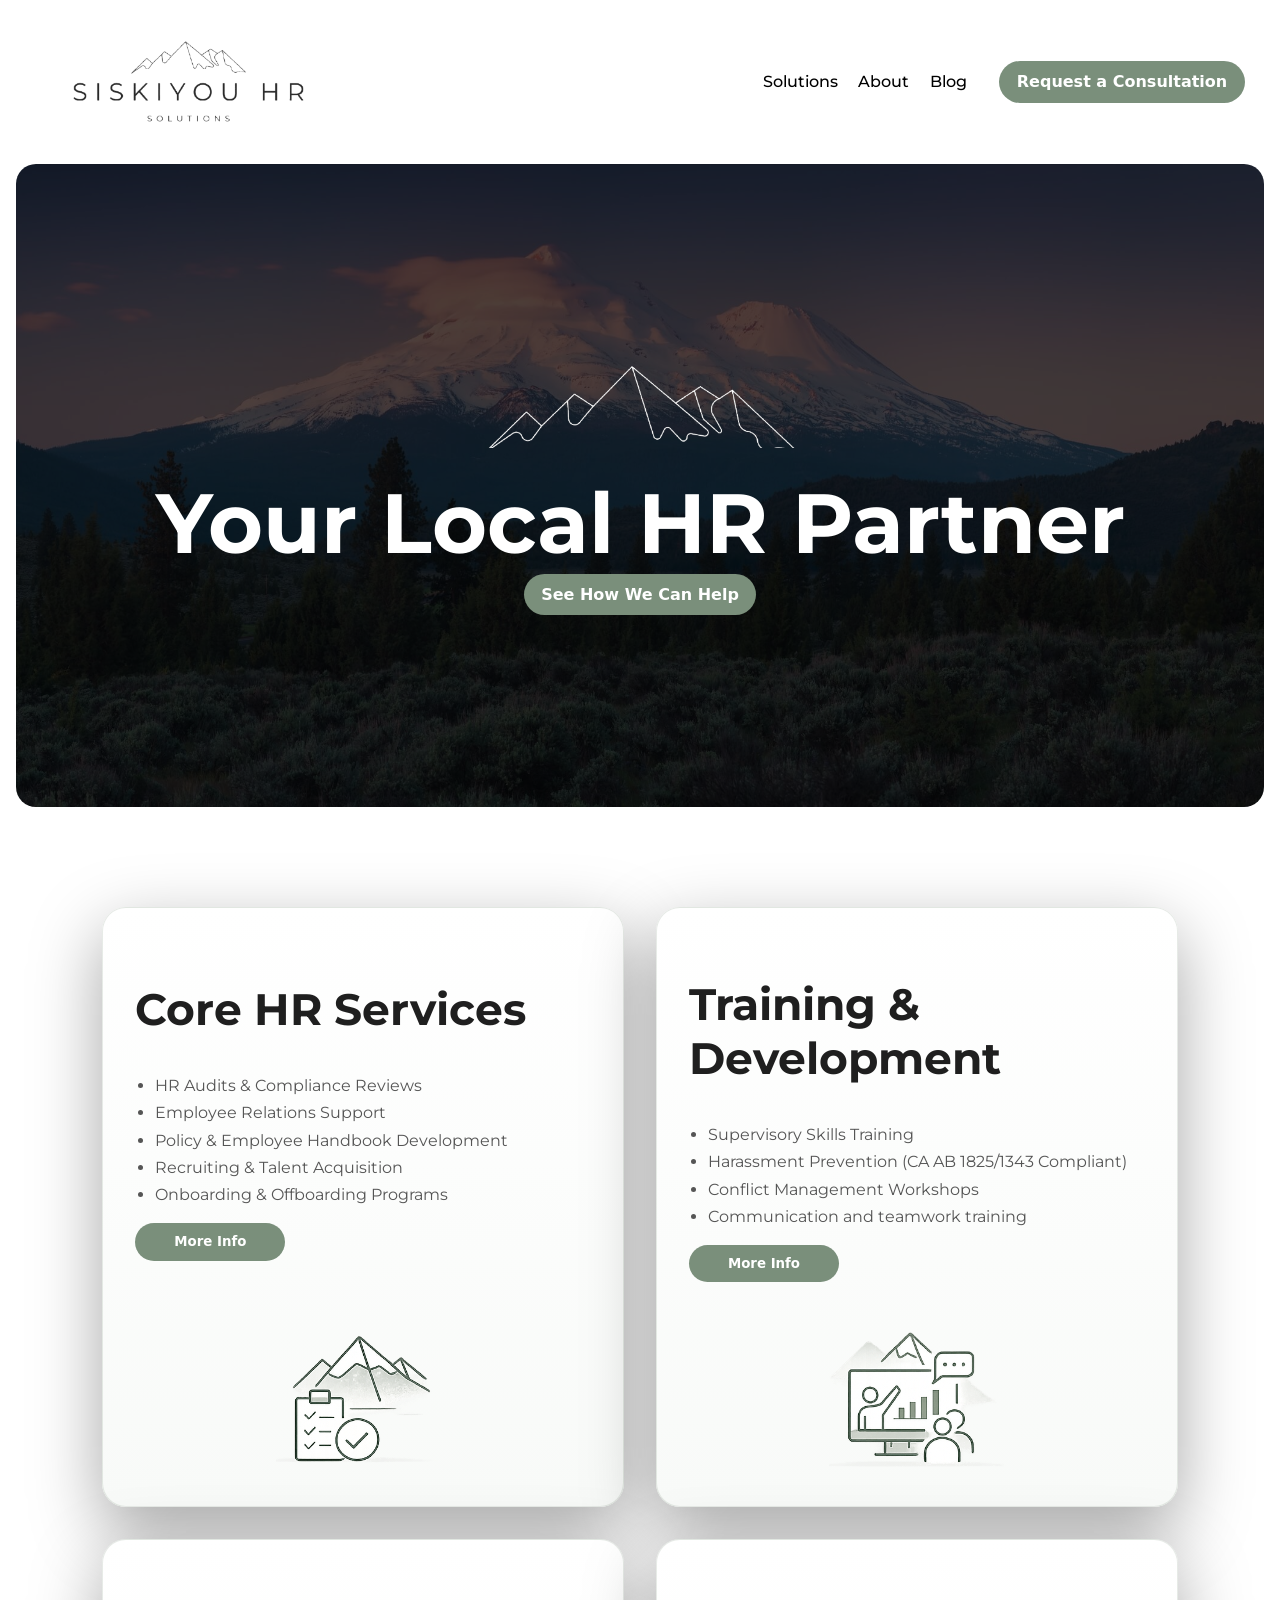
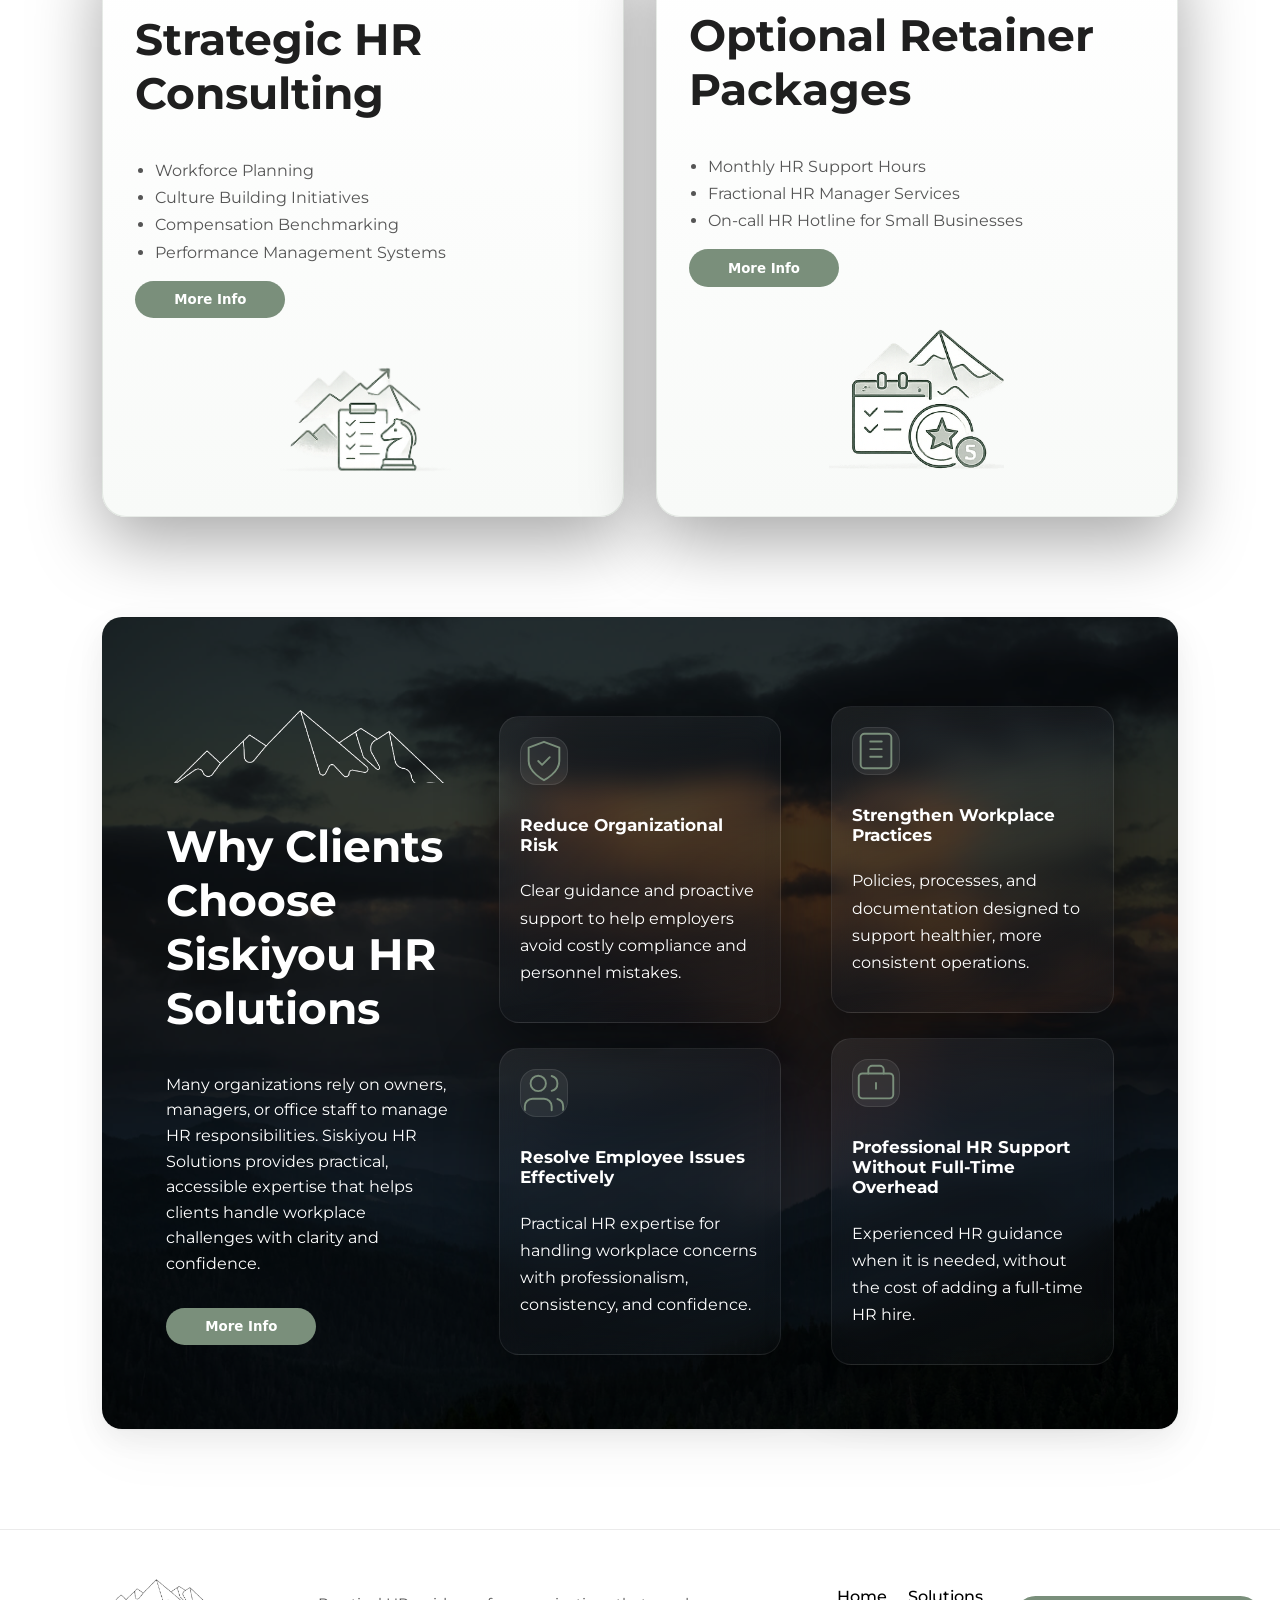
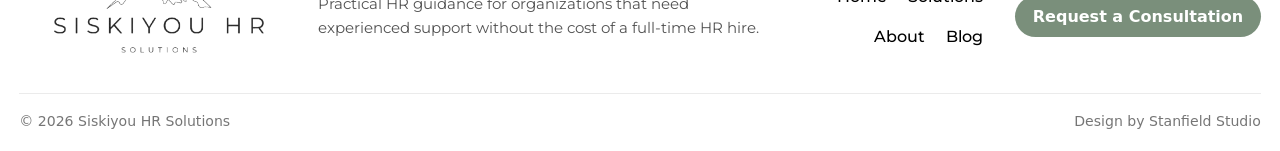
==== commit 0a966f63: "Match main page content widths to the blog listing" ====
--- a/index.html
+++ b/index.html
@@ -2,6 +2,7 @@
   <meta charset="UTF-8">
   <meta name="viewport" content="width=device-width, initial-scale=1.0">
 <link rel="stylesheet" href="CSS/SHR_Home.css">
+<link rel="stylesheet" href="CSS/SHR_Layout.css?v=1">
 <link
   rel="preconnect"
   href="https://fonts.googleapis.com"
@@ -47,7 +48,7 @@
 
 
   <!--SERVICES OFFERED-->
-<section class="services-grid">
+<section class="services-grid site-content-width">
   <div class="services_offered1">
   <!-- CORE SERVICES -->
   <div class="core_services service-card">
@@ -172,6 +173,8 @@
   </div>
 </div>
   
+</section>
+
 <!--FOOTER-->
 <footer class="site-footer">
     <div class="footer-container">
--- a/CSS/SHR_Layout.css
+++ b/CSS/SHR_Layout.css
@@ -0,0 +1,23 @@
+/* Main content uses the same width and breakpoints as the blog listing. */
+.site-content-width {
+  width: 84%;
+  max-width: 1240px;
+  margin-inline: auto;
+  padding-inline: 0;
+}
+.site-content-width > * { min-width: 0; }
+
+/* Let the Home page's text and icon wrap inside the narrower card columns. */
+.services-grid .service-card { flex-wrap: wrap; }
+.services-grid .card-content { flex-basis: 16rem; min-width: 0; }
+.services-grid .card-image { margin-inline: auto; }
+
+@media (max-width: 1050px) {
+  .site-content-width { width: 90%; }
+}
+@media (max-width: 700px) {
+  .services-grid .card-content { flex-basis: auto; }
+}
+@media (max-width: 500px) {
+  .site-content-width { width: calc(100% - 2rem); }
+}
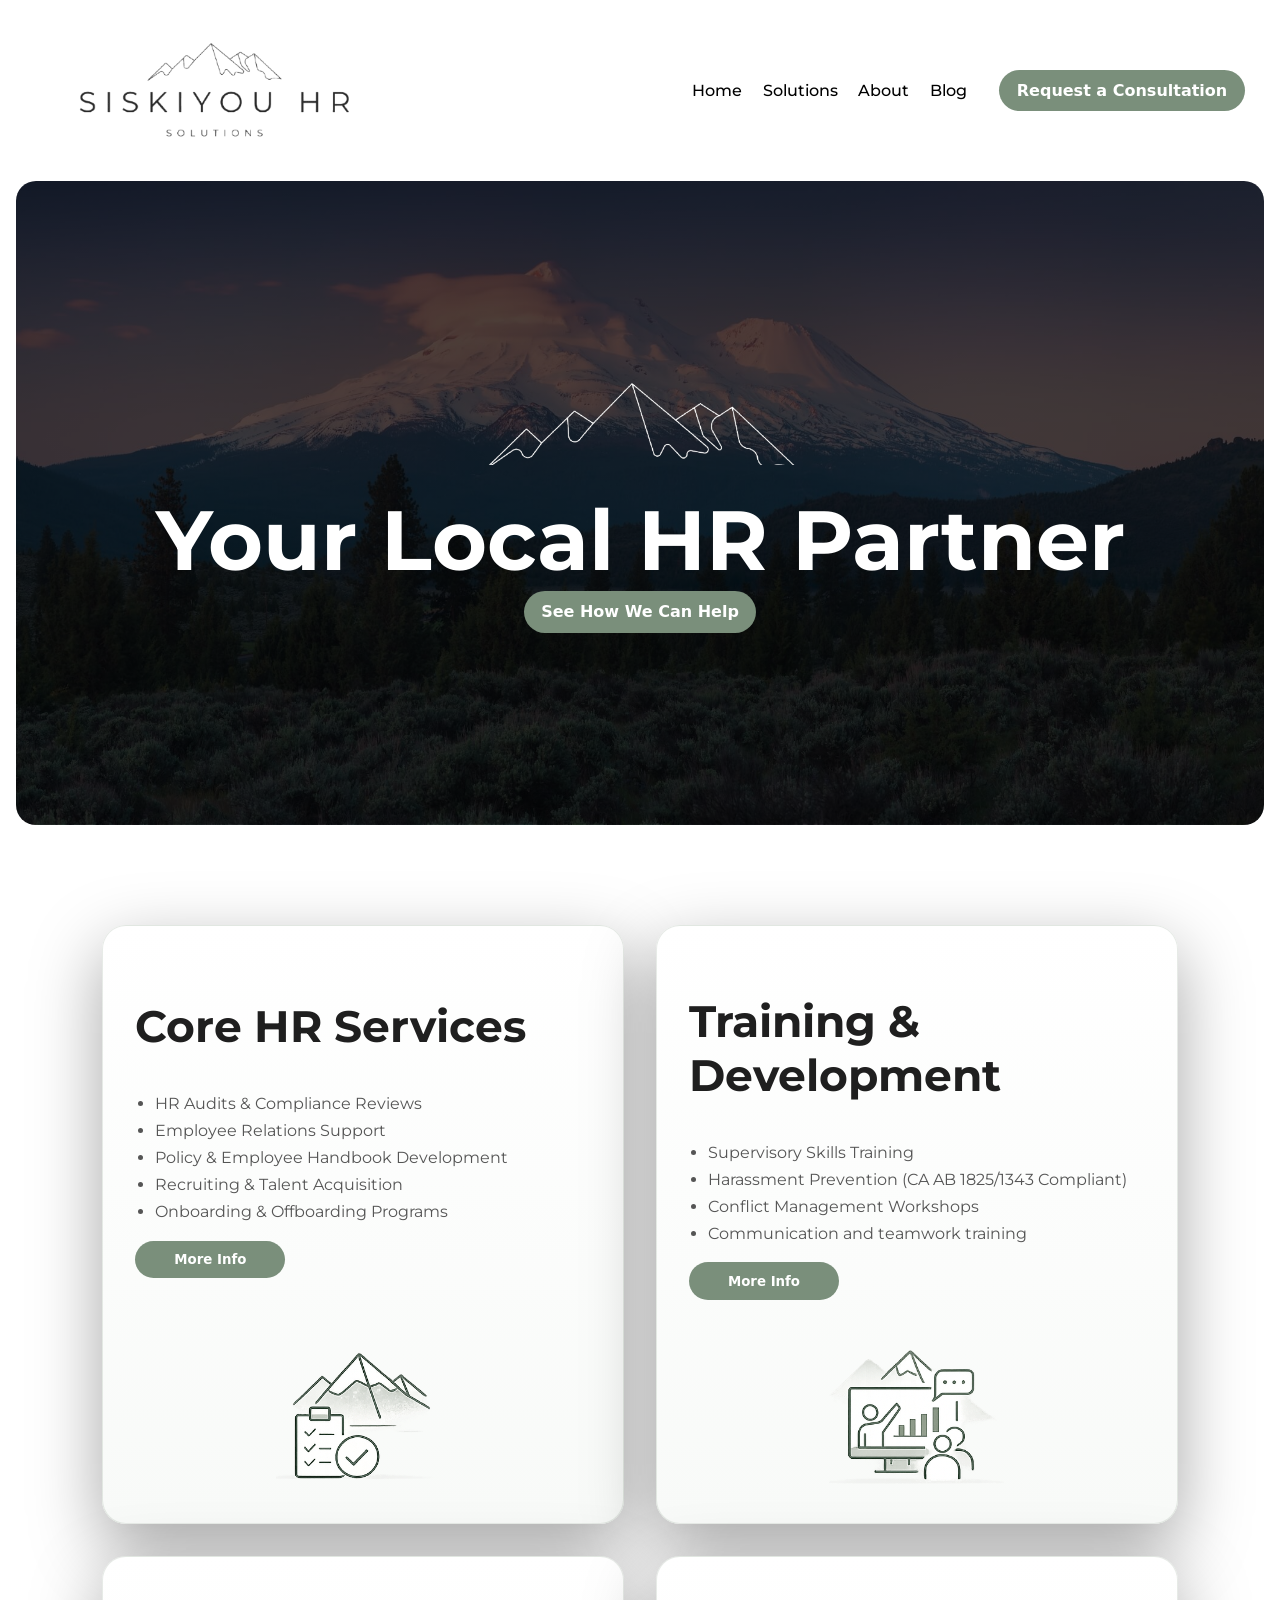
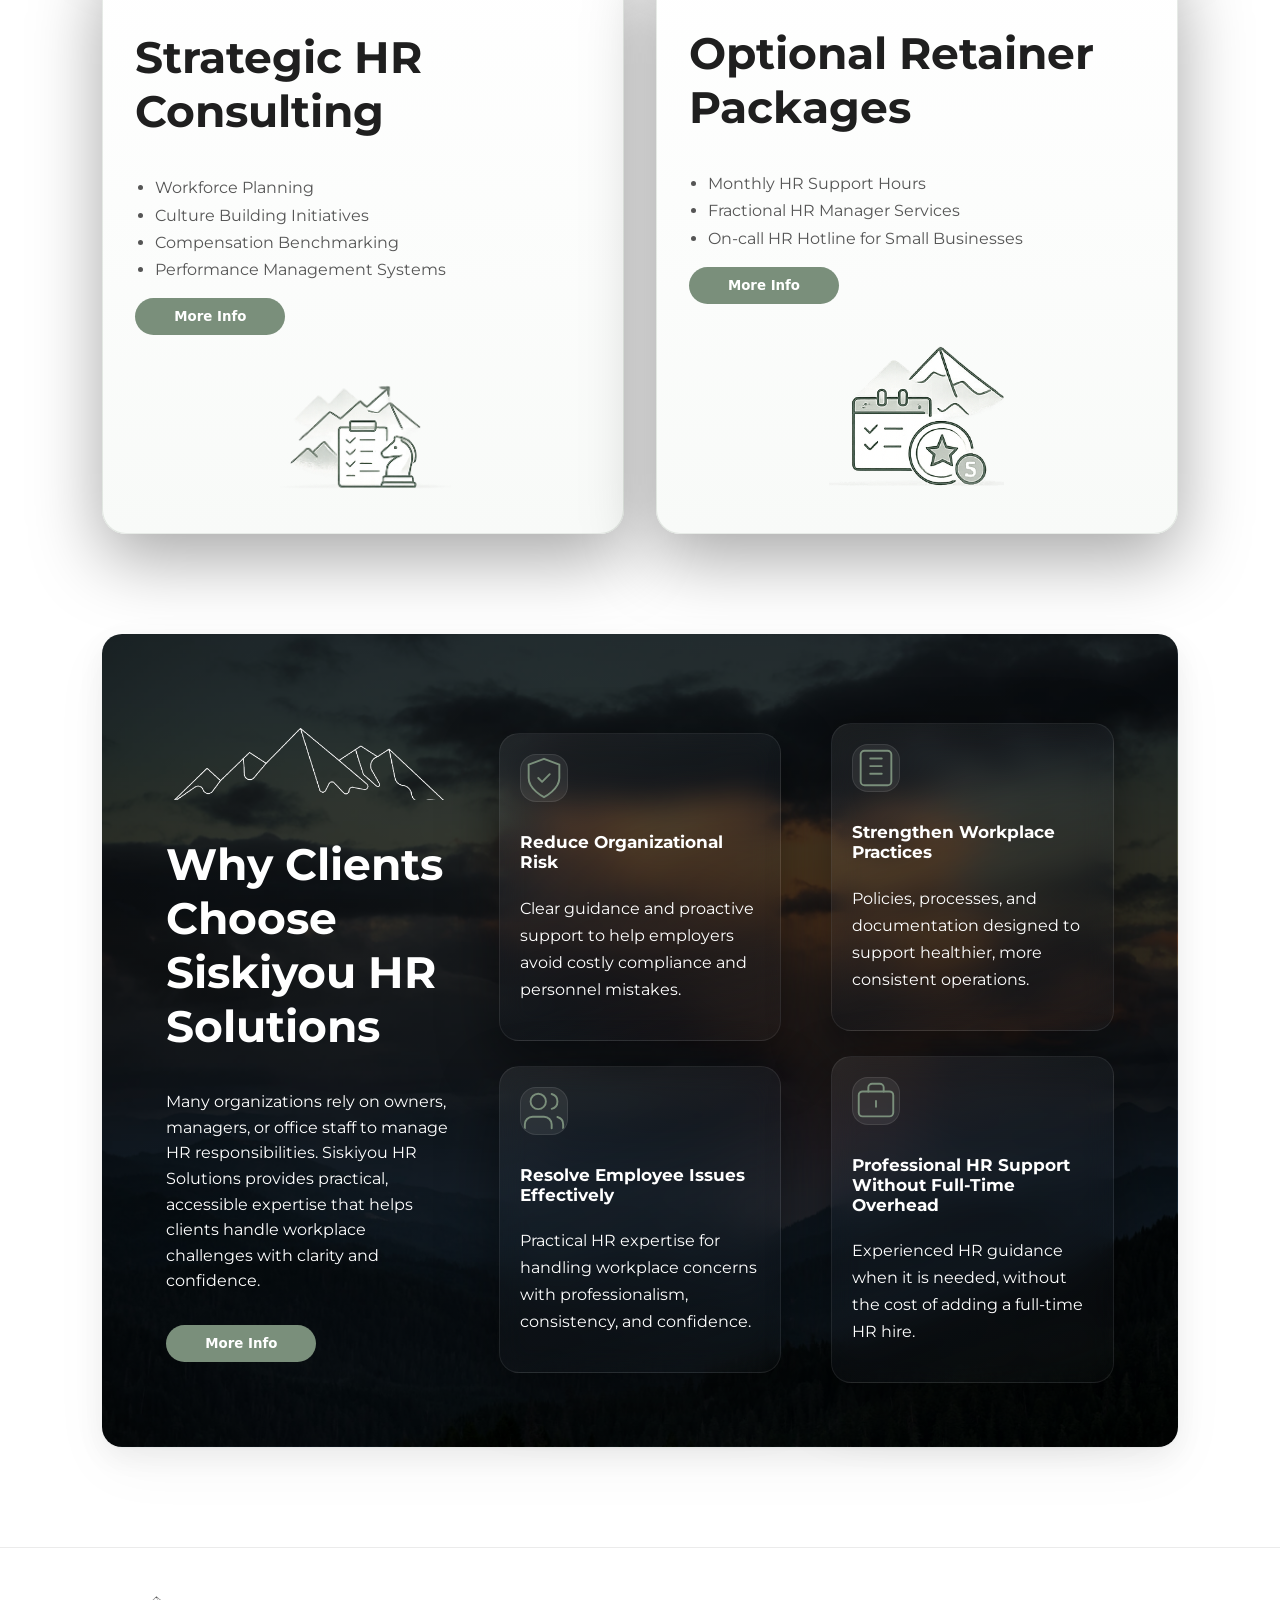
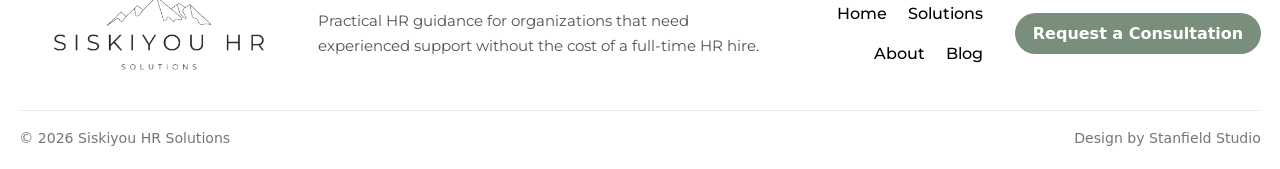
==== commit 37d65841: "Align Home navigation with the other site pages" ====
--- a/index.html
+++ b/index.html
@@ -1,8 +1,8 @@
 <header class="site-header">
   <meta charset="UTF-8">
   <meta name="viewport" content="width=device-width, initial-scale=1.0">
-<link rel="stylesheet" href="CSS/SHR_Home.css">
-<link rel="stylesheet" href="CSS/SHR_Layout.css?v=1">
+<link rel="stylesheet" href="CSS/SHR_Home.css?v=262116740a">
+<link rel="stylesheet" href="CSS/SHR_Layout.css?v=752c5466b5">
 <link
   rel="preconnect"
   href="https://fonts.googleapis.com"
@@ -27,6 +27,7 @@
 
     <!-- CENTER LINKS -->
     <div class="nav-links">
+      <a href="index.html" aria-current="page">Home</a>
       <a href="SHR_Services.html">Solutions</a>
       <a href="SHR_About.html">About</a>
       <a href="SHR_Blog.html">Blog</a>
--- a/CSS/SHR_Home.css
+++ b/CSS/SHR_Home.css
@@ -161,7 +161,7 @@
 }
 
 .logo-wrap {
-  width: clamp(220px, 24vw, 400px);
+  width: clamp(220px, 28vw, 400px);
 
   display: flex;
   align-items: center;
@@ -196,7 +196,7 @@
 
 .nav-links a:hover,
 .nav-links a:focus {
-  color: var(--accent);
+  color: var(--black);
   text-decoration: underline;
   text-underline-offset: 4px;
 }
@@ -654,3 +654,10 @@
     text-align: center;
   }
 }
+
+/* Match the other pages' compact mobile header spacing. */
+@media (max-width: 480px) {
+  .site-header { padding: 0.75rem; }
+  .nav-bar { padding: 0.75rem; }
+  .nav-links { gap: 0.85rem; }
+}
--- a/CSS/SHR_Layout.css
+++ b/CSS/SHR_Layout.css
@@ -21,3 +21,7 @@
 @media (max-width: 500px) {
   .site-content-width { width: calc(100% - 2rem); }
 }
+/* Match the blog's mobile navigation shrink behavior. */
+@media (max-width: 850px) {
+  .site-header .nav-brand { min-width: 0; }
+}
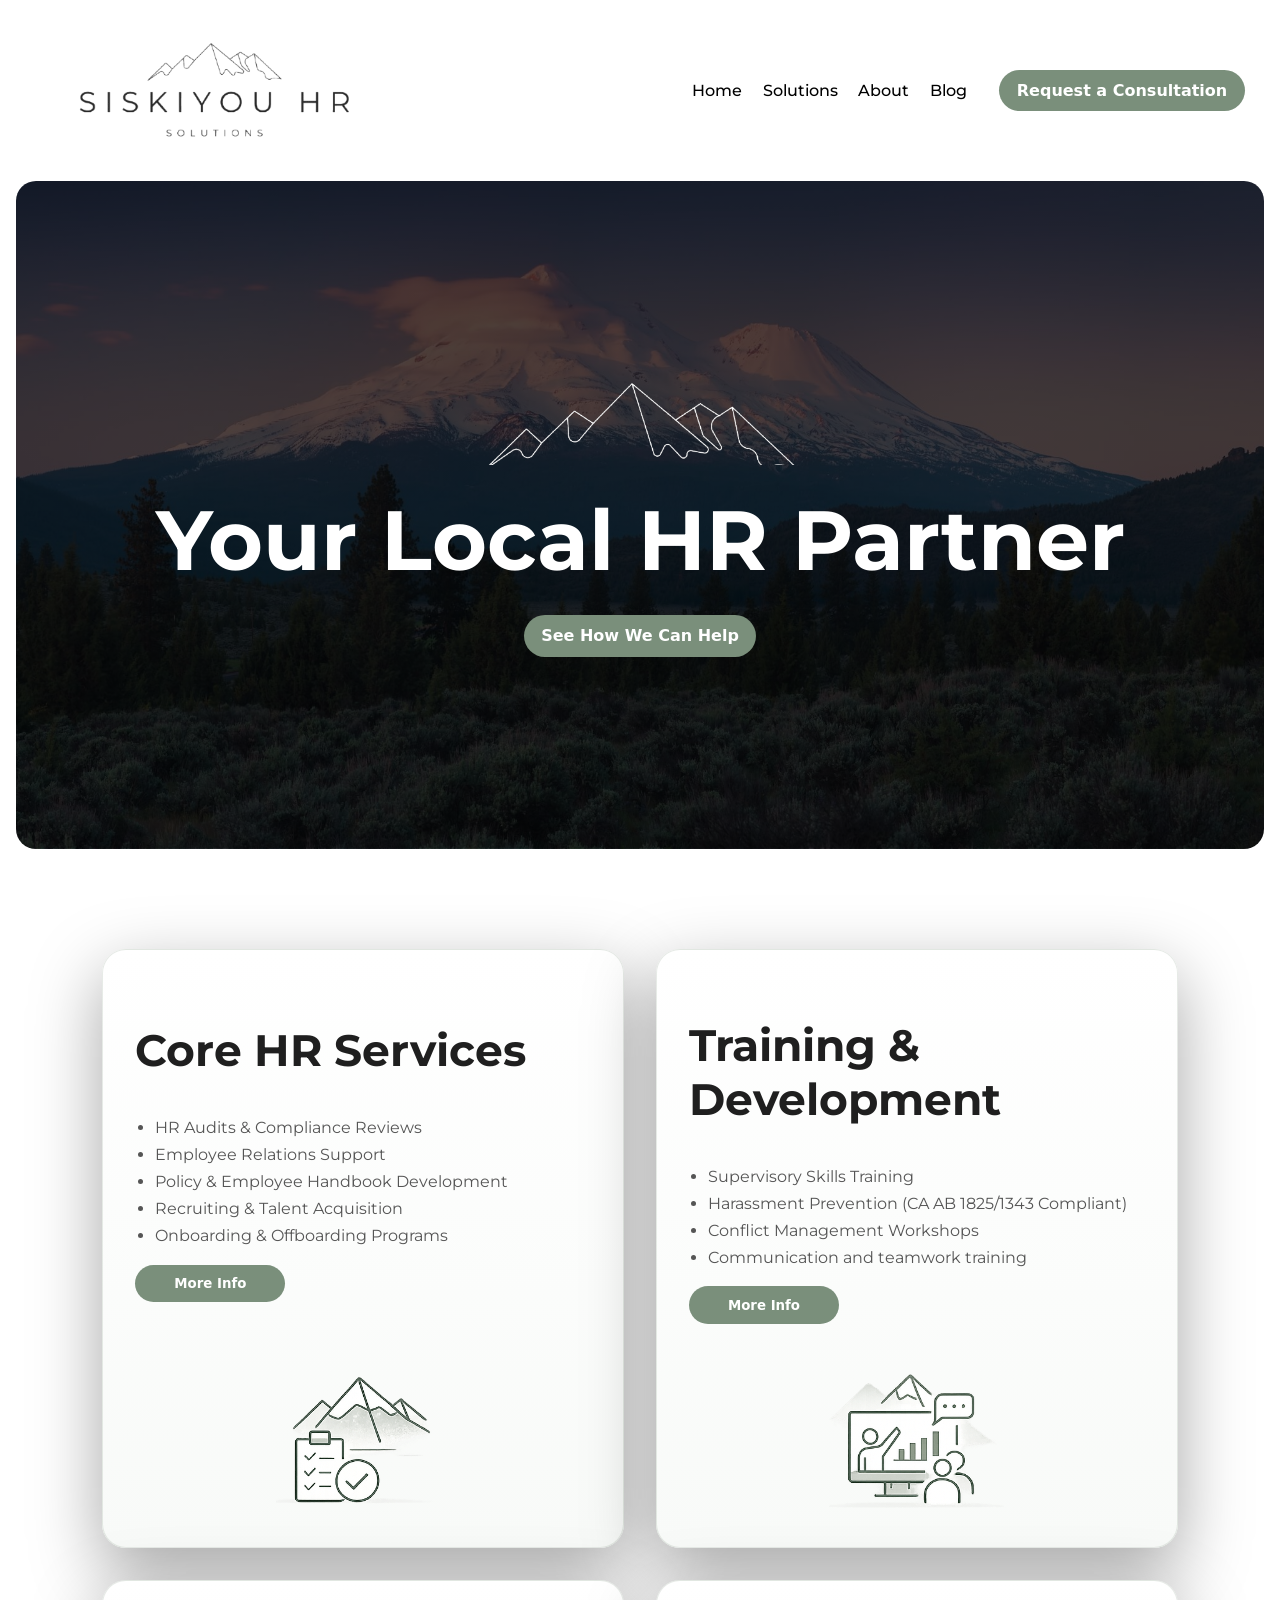
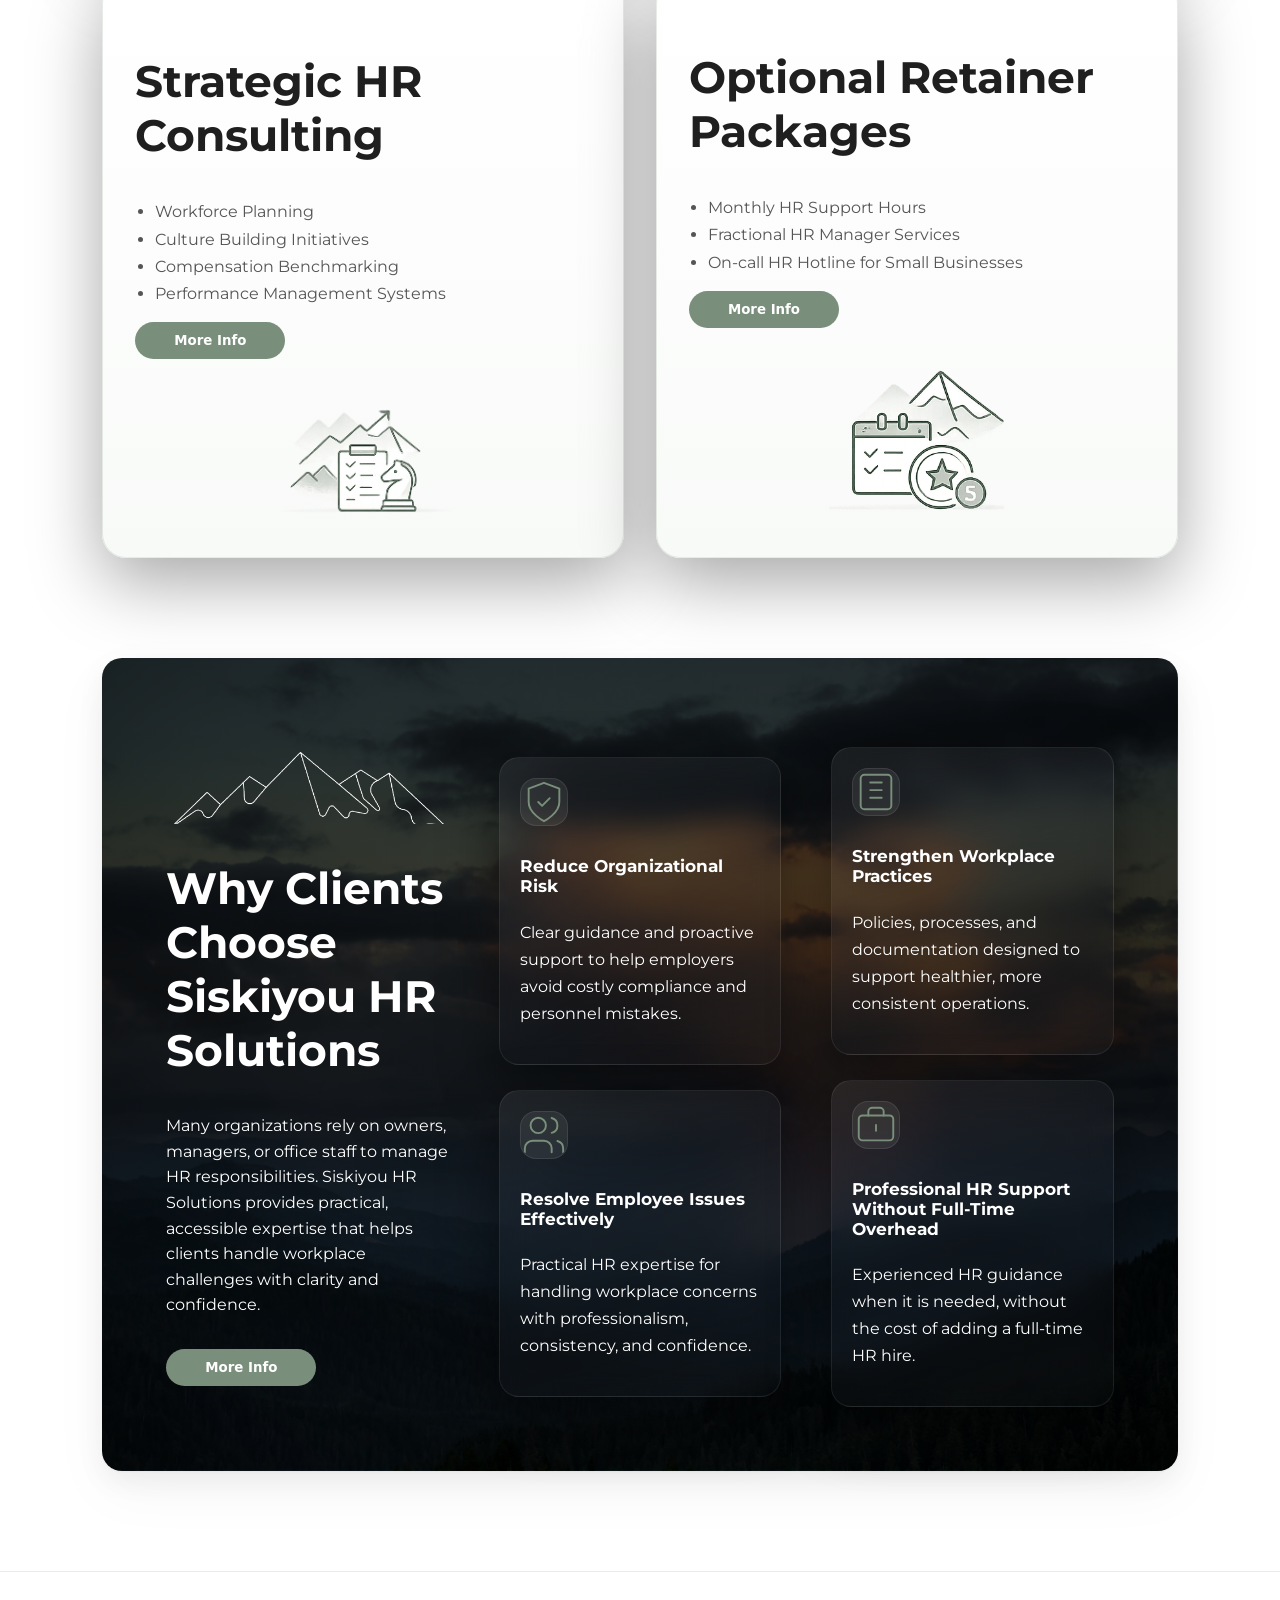
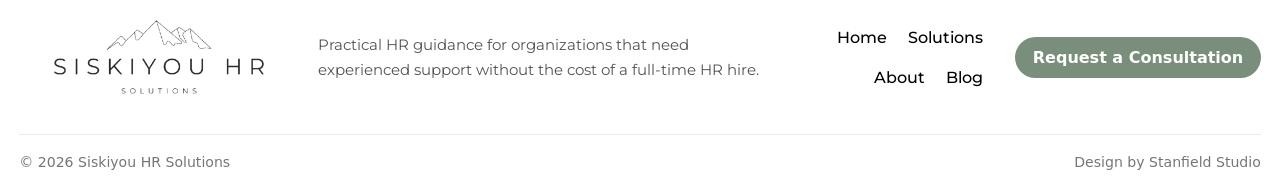
==== commit 612b2d4a: "Match secondary hero heights and space the Home hero button" ====
--- a/index.html
+++ b/index.html
@@ -1,7 +1,7 @@
 <header class="site-header">
   <meta charset="UTF-8">
   <meta name="viewport" content="width=device-width, initial-scale=1.0">
-<link rel="stylesheet" href="CSS/SHR_Home.css?v=262116740a">
+<link rel="stylesheet" href="CSS/SHR_Home.css?v=9652c36a2d">
 <link rel="stylesheet" href="CSS/SHR_Layout.css?v=752c5466b5">
 <link
   rel="preconnect"
--- a/CSS/SHR_Home.css
+++ b/CSS/SHR_Home.css
@@ -661,3 +661,6 @@
   .nav-bar { padding: 0.75rem; }
   .nav-links { gap: 0.85rem; }
 }
+
+/* Give the Home hero call to action a little breathing room. */
+.shr_hero_wrapper > .nav-button { margin-top: 1.5rem; }
